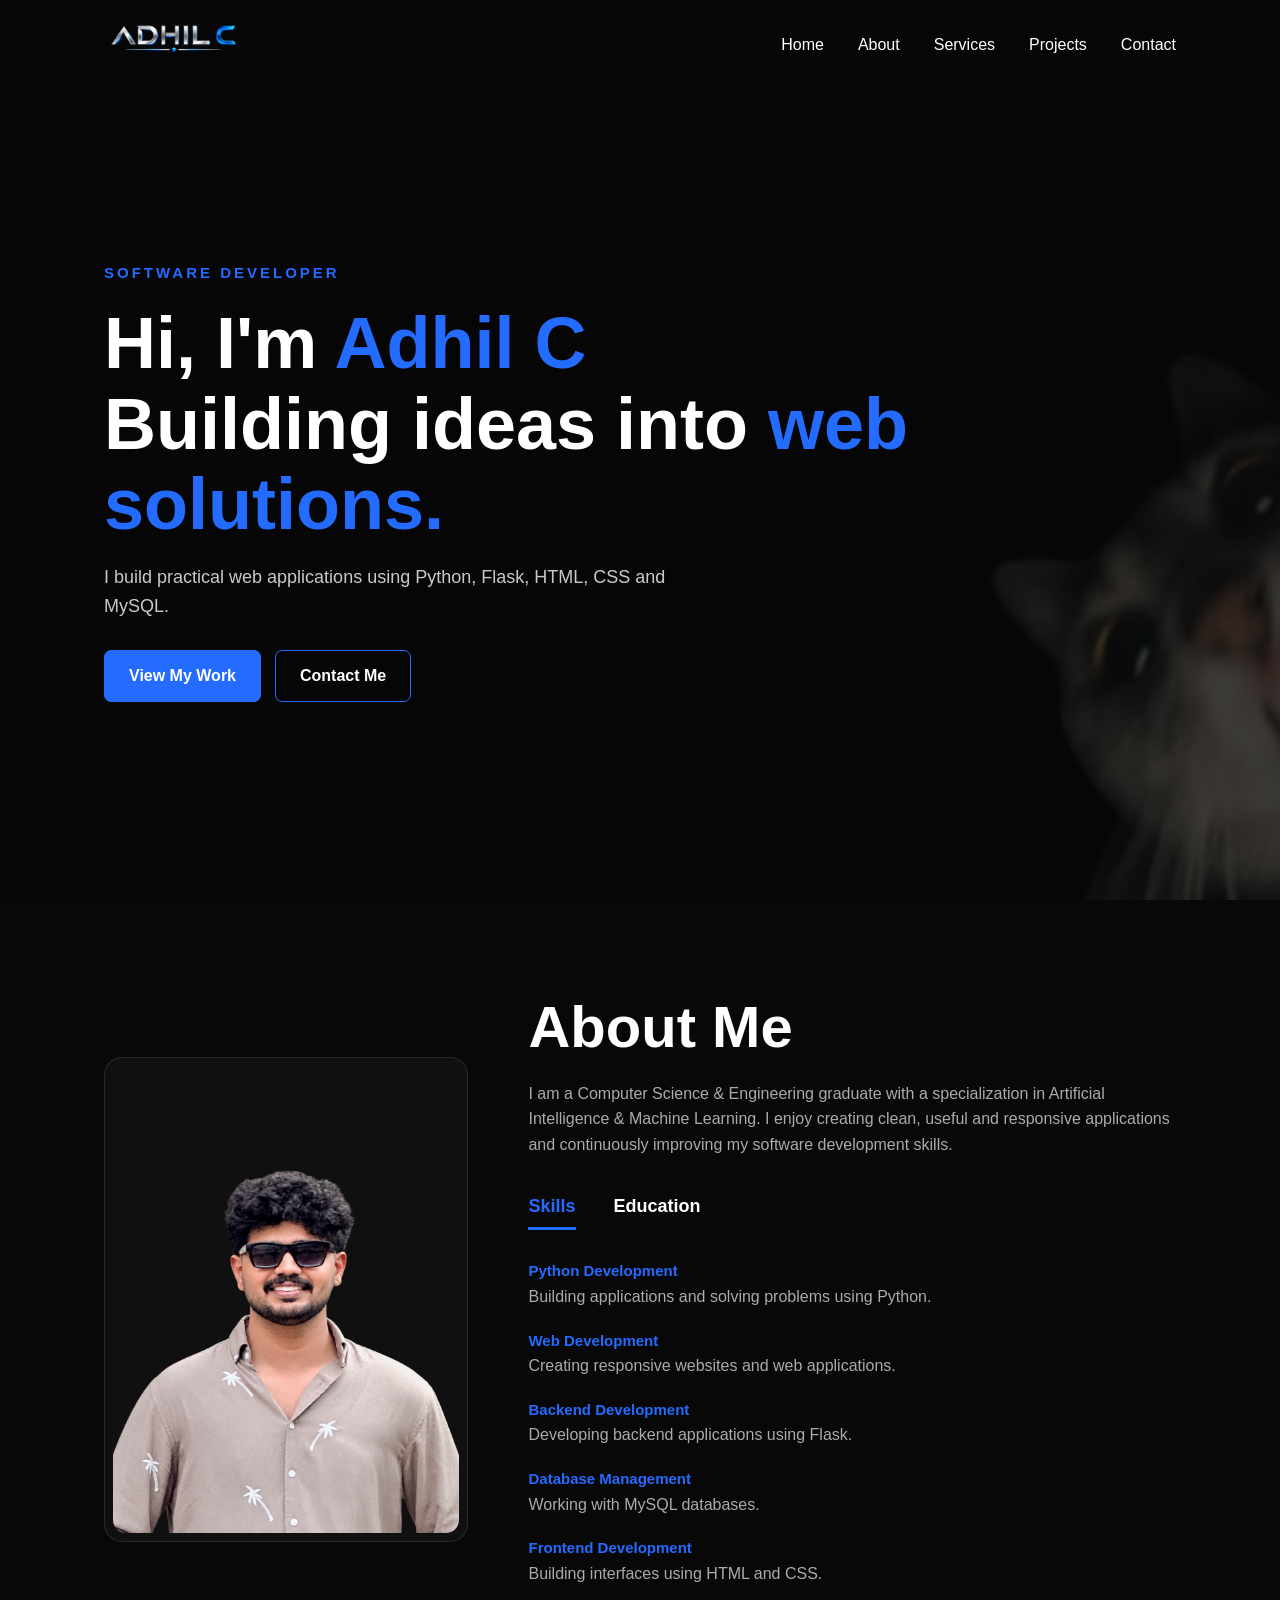
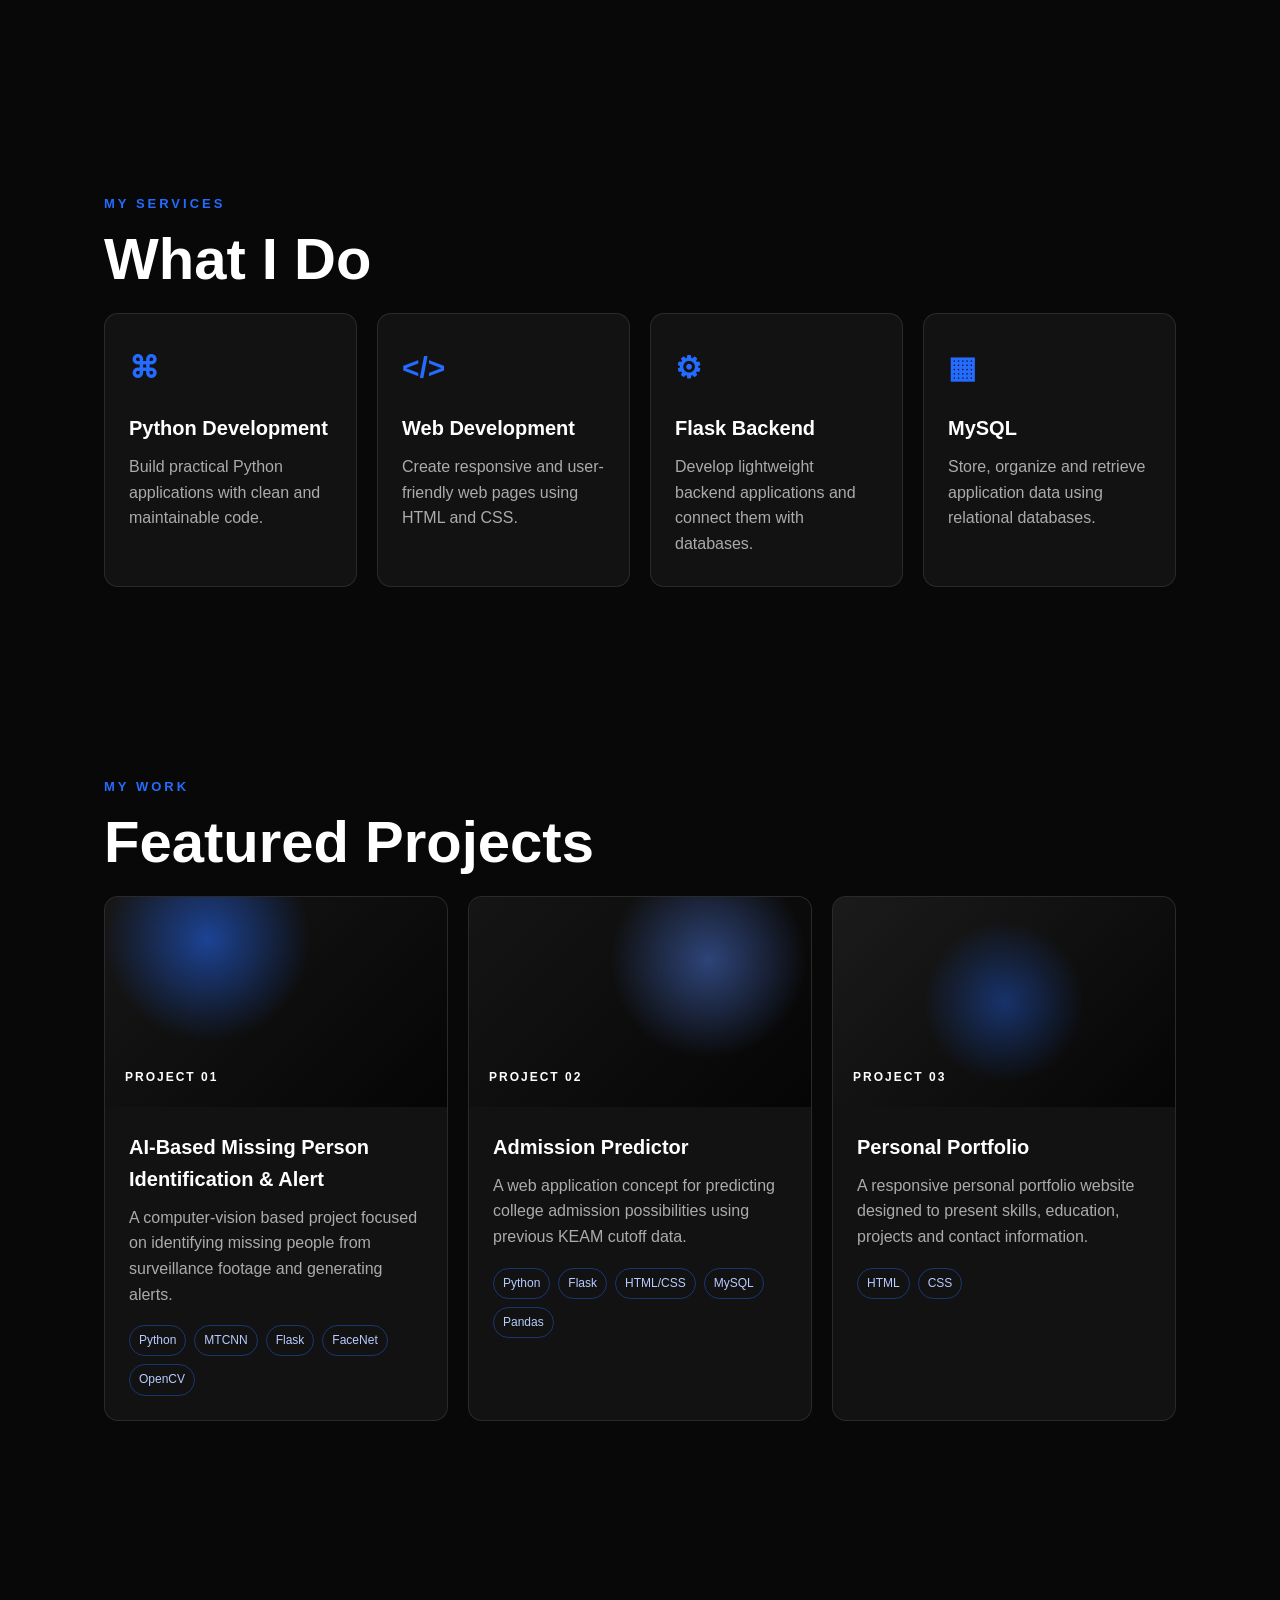
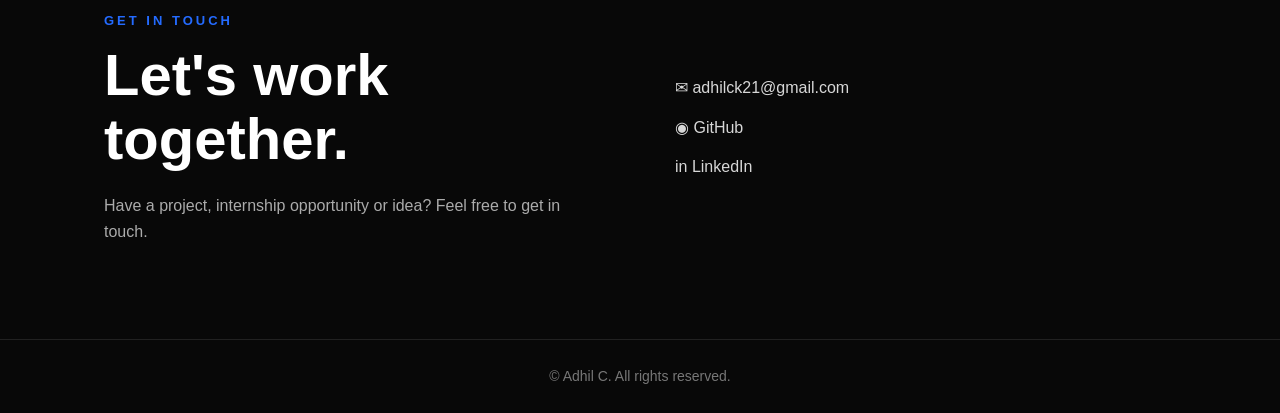
==== portfolio.html @ a2644de7 "portfolio completed" ====
<!DOCTYPE html>
<html lang="en">
<head>
    <meta charset="UTF-8">
    <meta name="viewport" content="width=device-width, initial-scale=1.0">
    <meta name="description" content="Adhil C - Software Developer Portfolio">
    <title>Adhil C | Software Developer</title>
    <link rel="stylesheet" href="style.css">
</head>
<body>

<header id="home">
    <div class="container">
        <nav>
            <a href="#home" class="brand"><img src="images/logo.png" class="logo"></a>
            <ul class="nav-links">
                <li><a href="#home">Home</a></li>
                <li><a href="#about">About</a></li>
                <li><a href="#services">Services</a></li>
                <li><a href="#projects">Projects</a></li>
                <li><a href="#contact">Contact</a></li>
            </ul>
        </nav>

        <div class="header-text">
            <p>SOFTWARE DEVELOPER</p>
            <h1>Hi, I'm <span>Adhil C</span><br>Building ideas into <span>web solutions.</span></h1>
            <p class="hero-description">
                I build practical web applications using Python, Flask, HTML, CSS and MySQL.
            </p>
            <div class="hero-buttons">
                <a href="#projects" class="btn">View My Work</a>
                <a href="#contact" class="btn btn-outline">Contact Me</a>
            </div>
        </div>
    </div>
</header>

<section id="about">
    <div class="container">
        <div class="row">
            <div class="about-col-1">
                <div class="image-card">
                    <img src="images/user.png" alt="Adhil C profile">
                </div>
            </div>

            <div class="about-col-2">
                <h2 class="sub-title">About Me</h2>
                <p>
                    I am a Computer Science & Engineering graduate with a specialization in
                    Artificial Intelligence & Machine Learning. I enjoy creating clean,
                    useful and responsive applications and continuously improving my
                    software development skills.
                </p>

                <div class="tab-titles">
                    <a class="tab-links active" href="#skills">Skills</a>
                    <a class="tab-links" href="#education">Education</a>
                </div>

                <div class="tab-content" id="skills">
                    <ul>
                        <li><span>Python Development</span><br>Building applications and solving problems using Python.</li>
                        <li><span>Web Development</span><br>Creating responsive websites and web applications.</li>
                        <li><span>Backend Development</span><br>Developing backend applications using Flask.</li>
                        <li><span>Database Management</span><br>Working with MySQL databases.</li>
                        <li><span>Frontend Development</span><br>Building interfaces using HTML and CSS.</li>
                    </ul>
                </div>

                <div class="tab-content" id="education">
                    <ul>
                        <li>
                            <span>B.Tech in Computer Science & Engineering</span><br>
                            Specialization: Artificial Intelligence & Machine Learning
                        </li>
                    </ul>
                </div>
            </div>
        </div>
    </div>
</section>

<section id="services">
    <div class="container">
        <p class="eyebrow">MY SERVICES</p>
        <h2 class="sub-title">What I Do</h2>
        <div class="services-grid">
            <article class="service-card">
                <div class="icon">⌘</div>
                <h3>Python Development</h3>
                <p>Build practical Python applications with clean and maintainable code.</p>
            </article>
            <article class="service-card">
                <div class="icon">&lt;/&gt;</div>
                <h3>Web Development</h3>
                <p>Create responsive and user-friendly web pages using HTML and CSS.</p>
            </article>
            <article class="service-card">
                <div class="icon">⚙</div>
                <h3>Flask Backend</h3>
                <p>Develop lightweight backend applications and connect them with databases.</p>
            </article>
            <article class="service-card">
                <div class="icon">▦</div>
                <h3>MySQL</h3>
                <p>Store, organize and retrieve application data using relational databases.</p>
            </article>
        </div>
    </div>
</section>

<section id="projects">
    <div class="container">
        <p class="eyebrow">MY WORK</p>
        <h2 class="sub-title">Featured Projects</h2>

        <div class="projects-grid">
            <article class="project-card">
                <div class="project-image project-one"><span>PROJECT 01</span></div>
                <div class="project-info">
                    <h3>AI-Based Missing Person Identification & Alert</h3>
                    <p>A computer-vision based project focused on identifying missing people from surveillance footage and generating alerts.</p>
                    <div class="tags"><span>Python</span><span>MTCNN</span><span>Flask</span><span>FaceNet</span><span>OpenCV</span></div>
                </div>
            </article>

            <article class="project-card">
                <div class="project-image project-two"><span>PROJECT 02</span></div>
                <div class="project-info">
                    <h3>Admission Predictor</h3>
                    <p>A web application concept for predicting college admission possibilities using previous KEAM cutoff data.</p>
                    <div class="tags"><span>Python</span><span>Flask</span><span>HTML/CSS</span><span>MySQL</span><span>Pandas</span></div>
                </div>
            </article>

            <article class="project-card">
                <div class="project-image project-three"><span>PROJECT 03</span></div>
                <div class="project-info">
                    <h3>Personal Portfolio</h3>
                    <p>A responsive personal portfolio website designed to present skills, education, projects and contact information.</p>
                    <div class="tags"><span>HTML</span><span>CSS</span></div>
                </div>
            </article>
        </div>
    </div>
</section>

<section id="contact">
    <div class="container">
        <div class="contact-grid">
            <div>
                <p class="eyebrow">GET IN TOUCH</p>
                <h2 class="sub-title">Let's work together.</h2>
                <p class="contact-text">Have a project, internship opportunity or idea? Feel free to get in touch.</p>
            </div>

            <div class="contact-details">
                <a href="mailto:adhilck21@gmail.com">✉ adhilck21@gmail.com</a>
                <a href="https://github.com/adhilck21" target="_blank" rel="noopener">◉ GitHub</a>
                <a href="https://www.linkedin.com/in/adhil-c-7b31b5393/" target="_blank" rel="noopener">in LinkedIn</a>
            </div>
        </div>
    </div>
</section>

<footer>
    <p>© Adhil C. All rights reserved.</p>
</footer>

</body>
</html>
---- style.css ----
* {
    margin: 0;
    padding: 0;
    box-sizing: border-box;
    font-family: Arial, Helvetica, sans-serif;
}

:root {
    --bg: #080808;
    --card: #121212;
    --text: #ffffff;
    --muted: #ababab;
    --accent: #246bff;
    --accent-light: #5b8cff;
    --border: rgba(255,255,255,0.10);
}

html { scroll-behavior: smooth; }

body {
    background:
        linear-gradient(rgba(8, 8, 8, 0.78), rgba(8, 8, 8, 0.78)),
        url("images/background.jpg");
    background-size: cover;
    background-position: center;
    background-attachment: fixed;
    background-repeat: no-repeat;
    background-color: var(--bg);
    color: var(--text);
    line-height: 1.6;
}

a { color: inherit; text-decoration: none; }

.container {
    width: 100%;
    max-width: 1200px;
    margin: auto;
    padding: 0 5%;
}
.logo{
    width: 140px;
    height: 100px;

}
#home {
    min-height: 100vh;
    background: transparent;
}

nav {
    height: 90px;
    display: flex;
    align-items: center;
    justify-content: space-between;
}

.brand {
    font-size: 28px;
    font-weight: 800;
    letter-spacing: 1px;
}

.brand span,
.header-text h1 span,
.tab-content li span,
.eyebrow {
    color: var(--accent);
}

.nav-links {
    display: flex;
    gap: 34px;
    list-style: none;
}

.nav-links a {
    font-size: 16px;
    position: relative;
}

.nav-links a::after {
    content: "";
    position: absolute;
    left: 0;
    bottom: -7px;
    width: 0;
    height: 2px;
    background: var(--accent);
    transition: .3s;
}

.nav-links a:hover::after { width: 100%; }

.header-text {
    padding-top: 19vh;
    max-width: 850px;
}

.header-text > p:first-child {
    color: var(--accent);
    font-weight: 700;
    letter-spacing: 3px;
    font-size: 15px;
}

.header-text h1 {
    font-size: clamp(42px, 6vw, 72px);
    line-height: 1.12;
    margin: 18px 0;
}

.hero-description {
    max-width: 620px;
    color: #c9c9c9;
    font-size: 18px;
}

.hero-buttons {
    display: flex;
    gap: 14px;
    margin-top: 30px;
}

.btn {
    display: inline-block;
    padding: 12px 24px;
    border-radius: 7px;
    border: 1px solid var(--accent);
    background: var(--accent);
    color: #fff;
    font-weight: 700;
    transition: .3s;
}

.btn:hover {
    transform: translateY(-2px);
    background: var(--accent-light);
}

.btn-outline { background: transparent; }

section { padding: 95px 0; }

.row {
    display: flex;
    justify-content: space-between;
    align-items: center;
    gap: 60px;
}

.about-col-1 {
    flex: 0 0 34%;
}

.image-card {
    padding: 8px;
    border: 1px solid var(--border);
    border-radius: 18px;
    background: #101010;
}

.about-col-1 img {
    display: block;
    width: 100%;
    border-radius: 13px;
}

.about-col-2 { flex: 1; }

.sub-title {
    font-size: clamp(38px, 5vw, 58px);
    line-height: 1.1;
    margin-bottom: 22px;
}

.about-col-2 > p,
.service-card p,
.project-info p,
.contact-text {
    color: var(--muted);
}

.tab-titles {
    display: flex;
    gap: 38px;
    margin: 34px 0 28px;
}

.tab-links {
    font-size: 18px;
    font-weight: 700;
    padding-bottom: 7px;
    border-bottom: 3px solid transparent;
}

.tab-links:hover,
.tab-links.active {
    color: var(--accent);
    border-color: var(--accent);
}

/* CSS-only tabs */
.tab-content {
    display: none;
}

#skills {
    display: block;
}

#skills:target,
#education:target {
    display: block;
}

#skills:target ~ #education {
    display: none;
}

#education:target {
    display: block;
}

.tab-content ul { list-style: none; }

.tab-content li {
    margin: 18px 0;
    color: var(--muted);
}

.tab-content li span {
    font-size: 15px;
    font-weight: 700;
}

.eyebrow {
    font-size: 13px;
    font-weight: 800;
    letter-spacing: 3px;
    margin-bottom: 12px;
}

.services-grid {
    display: grid;
    grid-template-columns: repeat(4, 1fr);
    gap: 20px;
}

.service-card {
    background: var(--card);
    border: 1px solid var(--border);
    padding: 30px 24px;
    border-radius: 14px;
    transition: .3s;
}

.service-card:hover {
    transform: translateY(-7px);
    border-color: rgba(36,107,255,.6);
}

.icon {
    color: var(--accent);
    font-size: 30px;
    font-weight: 800;
    margin-bottom: 20px;
}

.service-card h3,
.project-info h3 {
    margin-bottom: 10px;
    font-size: 20px;
}

.projects-grid {
    display: grid;
    grid-template-columns: repeat(3, 1fr);
    gap: 20px;
}

.project-card {
    overflow: hidden;
    border-radius: 14px;
    background: var(--card);
    border: 1px solid var(--border);
}

.project-image {
    height: 210px;
    display: flex;
    align-items: flex-end;
    padding: 20px;
    background: radial-gradient(circle at 30% 20%, rgba(36,107,255,.55), transparent 35%), linear-gradient(135deg, #171717, #050505);
}

.project-two {
    background: radial-gradient(circle at 70% 30%, rgba(87,137,255,.45), transparent 35%), linear-gradient(135deg, #151515, #050505);
}

.project-three {
    background: radial-gradient(circle at 50% 50%, rgba(36,107,255,.38), transparent 40%), linear-gradient(135deg, #1b1b1b, #050505);
}

.project-image span {
    font-size: 12px;
    letter-spacing: 2px;
    font-weight: 800;
}

.project-info { padding: 24px; }

.tags {
    display: flex;
    flex-wrap: wrap;
    gap: 8px;
    margin-top: 18px;
}

.tags span {
    border: 1px solid rgba(36,107,255,.4);
    color: #b9ccff;
    padding: 5px 9px;
    border-radius: 20px;
    font-size: 12px;
}

.contact-grid {
    display: grid;
    grid-template-columns: 1fr 1fr;
    gap: 70px;
    align-items: center;
}

.contact-details {
    display: grid;
    gap: 14px;
}

.contact-details a { color: #d7d7d7; }

.contact-details a:hover { color: var(--accent); }

footer {
    border-top: 1px solid var(--border);
    padding: 25px 5%;
    text-align: center;
    color: #777;
    font-size: 14px;
}

@media (max-width: 900px) {
    .services-grid { grid-template-columns: repeat(2, 1fr); }
    .portfolio-grid { grid-template-columns: 1fr; }

    .row {
        gap: 40px;
        flex-wrap: wrap;
    }

    .about-col-1 {
        flex-basis: 100%;
        max-width: 420px;
        margin: auto;
    }

    .about-col-2 { flex-basis: 100%; }
}

@media (max-width: 700px) {
    .container { padding: 0 6%; }

    nav {
        height: auto;
        padding: 20px 0;
        align-items: flex-start;
    }

    .nav-links {
        gap: 12px;
        flex-wrap: wrap;
        justify-content: flex-end;
    }

    .nav-links a { font-size: 14px; }

    .header-text {
        padding-top: 14vh;
    }

    .header-text h1 { font-size: 43px; }

    .hero-buttons { flex-wrap: wrap; }

    section { padding: 70px 0; }

    .services-grid,
    .contact-grid {
        grid-template-columns: 1fr;
    }

    .tab-titles { gap: 25px; }
}
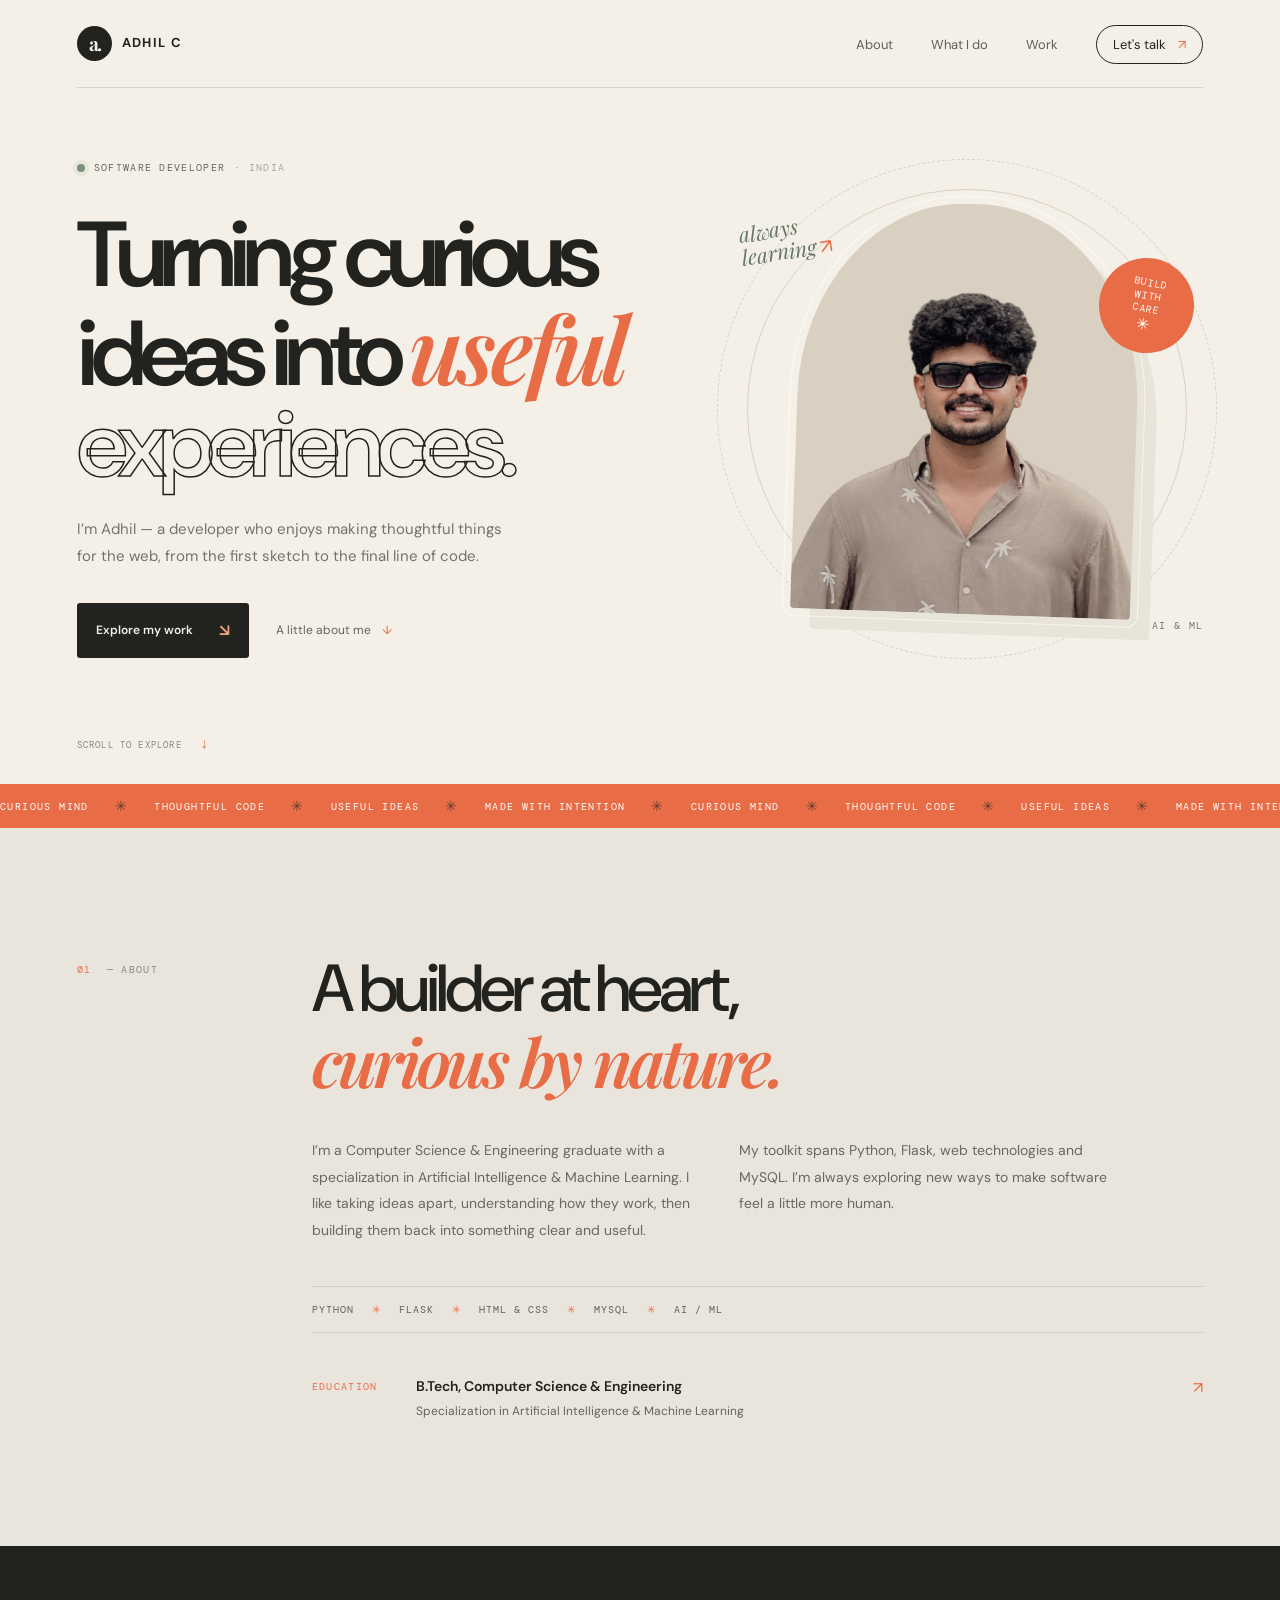
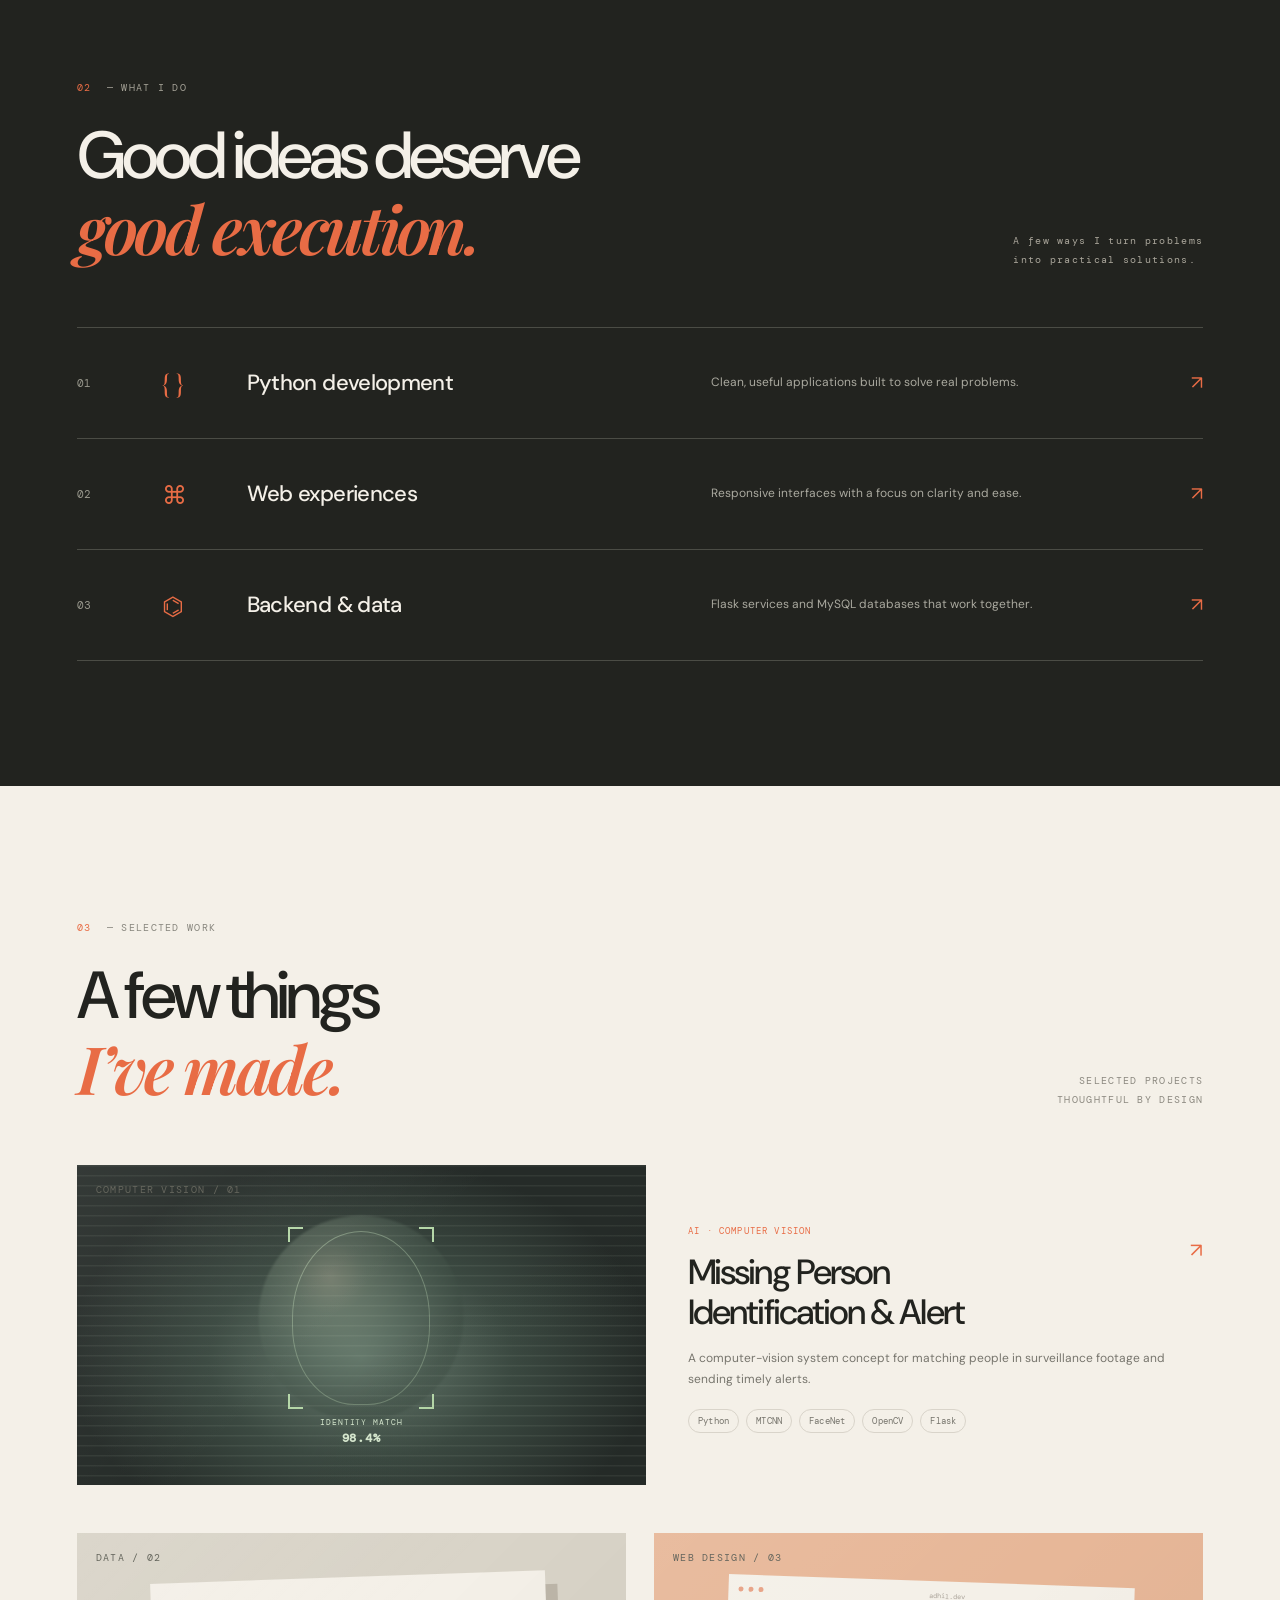
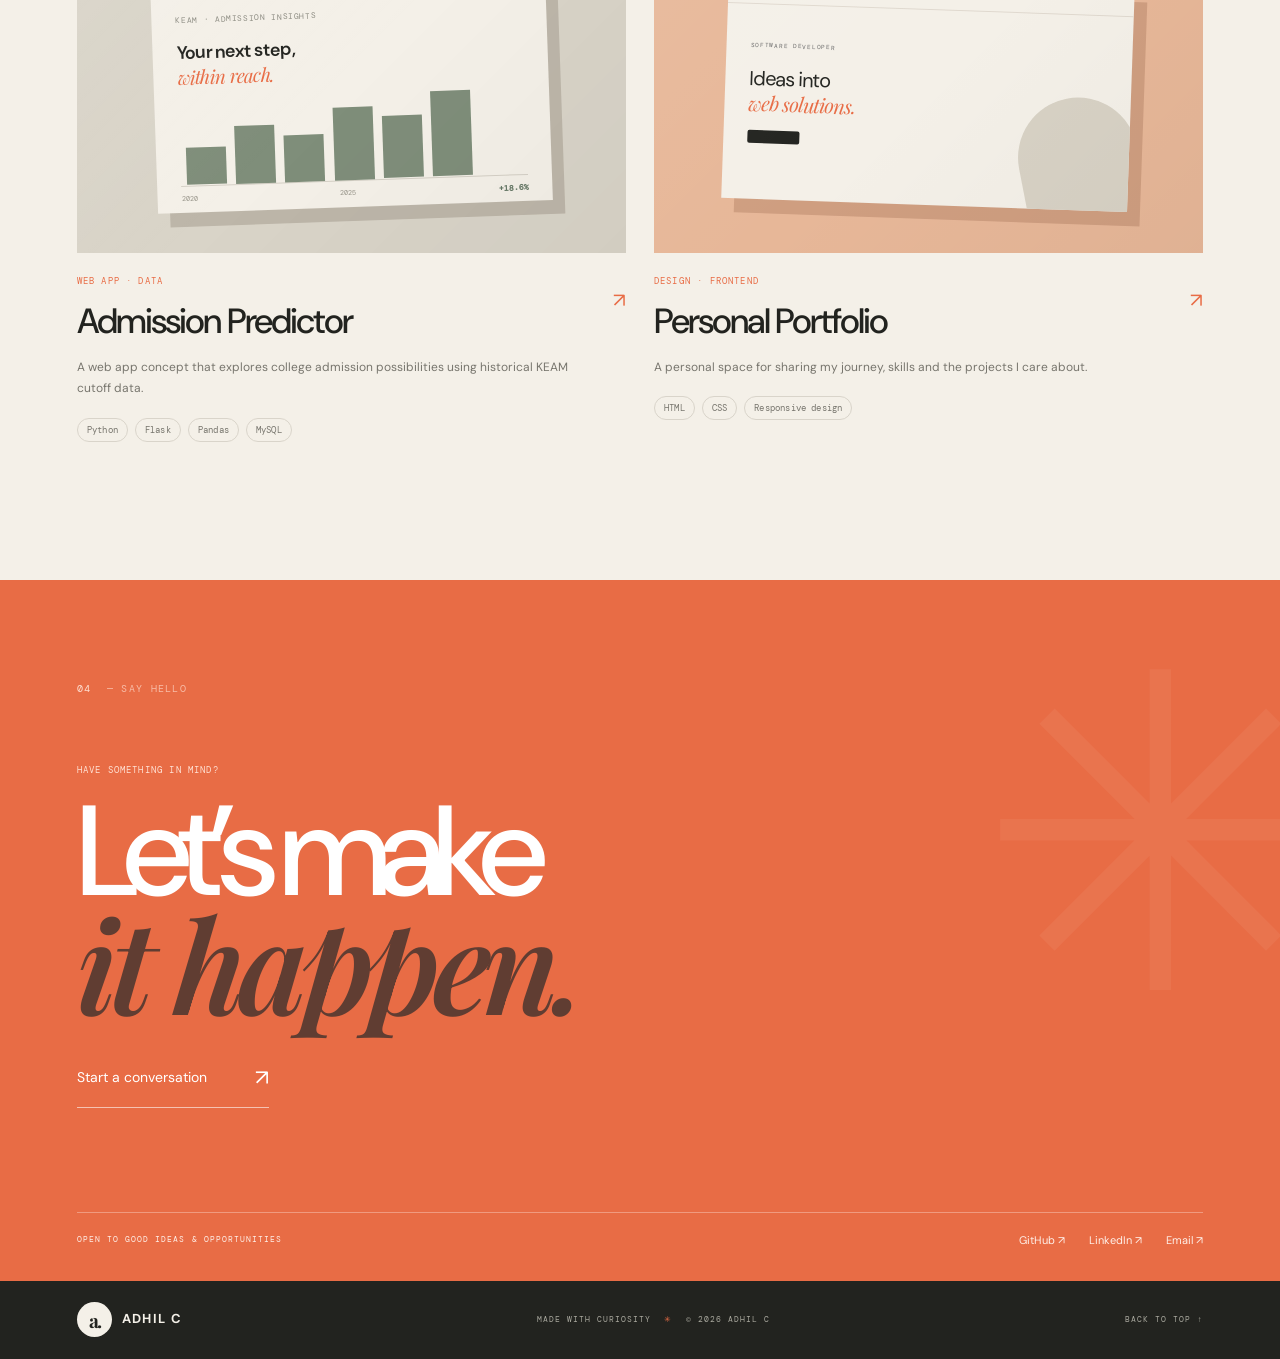
==== commit d4f3f6ed: "Redesign portfolio homepage" ====
--- a/portfolio.html
+++ b/portfolio.html
@@ -3,171 +3,102 @@
 <head>
     <meta charset="UTF-8">
     <meta name="viewport" content="width=device-width, initial-scale=1.0">
-    <meta name="description" content="Adhil C - Software Developer Portfolio">
-    <title>Adhil C | Software Developer</title>
+    <meta name="description" content="Adhil C — software developer building thoughtful web experiences and useful applications.">
+    <meta name="theme-color" content="#f4f0e8">
+    <title>Adhil C — Developer &amp; Creative Thinker</title>
+    <link rel="preconnect" href="https://fonts.googleapis.com">
+    <link rel="preconnect" href="https://fonts.gstatic.com" crossorigin>
+    <link href="https://fonts.googleapis.com/css2?family=DM+Mono:wght@400;500&family=DM+Sans:wght@400;500;600;700&family=Playfair+Display:ital,wght@0,600;0,700;1,600;1,700&display=swap" rel="stylesheet">
     <link rel="stylesheet" href="style.css">
 </head>
 <body>
-
+<div class="scroll-progress" aria-hidden="true"></div>
 <header id="home">
-    <div class="container">
-        <nav>
-            <a href="#home" class="brand"><img src="images/logo.png" class="logo"></a>
-            <ul class="nav-links">
-                <li><a href="#home">Home</a></li>
-                <li><a href="#about">About</a></li>
-                <li><a href="#services">Services</a></li>
-                <li><a href="#projects">Projects</a></li>
-                <li><a href="#contact">Contact</a></li>
-            </ul>
-        </nav>
-
-        <div class="header-text">
-            <p>SOFTWARE DEVELOPER</p>
-            <h1>Hi, I'm <span>Adhil C</span><br>Building ideas into <span>web solutions.</span></h1>
-            <p class="hero-description">
-                I build practical web applications using Python, Flask, HTML, CSS and MySQL.
-            </p>
-            <div class="hero-buttons">
-                <a href="#projects" class="btn">View My Work</a>
-                <a href="#contact" class="btn btn-outline">Contact Me</a>
-            </div>
+    <nav class="container nav-bar" aria-label="Main navigation">
+        <a class="brand" href="#home" aria-label="Adhil C, home"><span class="brand-mark">a.</span><span>adhil c</span></a>
+        <button class="menu-toggle" aria-expanded="false" aria-controls="nav-links" aria-label="Open menu"><span></span><span></span></button>
+        <ul class="nav-links" id="nav-links">
+            <li><a href="#about">About</a></li><li><a href="#services">What I do</a></li><li><a href="#projects">Work</a></li><li><a class="nav-contact" href="#contact">Let's talk <span>↗</span></a></li>
+        </ul>
+    </nav>
+    <div class="container hero">
+        <div class="hero-copy">
+            <p class="eyebrow reveal"><span class="status-dot"></span> SOFTWARE DEVELOPER <span class="hero-location">· INDIA</span></p>
+            <h1 class="reveal delay-1">Turning curious<br>ideas into <em>useful</em><br><span class="outlined">experiences.</span></h1>
+            <p class="hero-description reveal delay-2">I’m Adhil — a developer who enjoys making thoughtful things for the web, from the first sketch to the final line of code.</p>
+            <div class="hero-actions reveal delay-3"><a class="button button-dark" href="#projects">Explore my work <span>↘</span></a><a class="text-link" href="#about">A little about me <span>↓</span></a></div>
         </div>
+        <div class="hero-art" aria-label="Portrait of Adhil C">
+            <div class="art-orbit orbit-one"></div><div class="art-orbit orbit-two"></div>
+            <div class="portrait-wrap"><img src="images/user.png" alt="Adhil C" class="portrait"></div>
+            <div class="scribble scribble-top">always<br>learning <span>↗</span></div>
+            <div class="art-sticker">BUILD<br>WITH<br>CARE <span>✳</span></div>
+            <div class="art-caption">CS ENGINEER <span>·</span> AI &amp; ML</div>
+        </div>
+        <a class="scroll-cue" href="#about" aria-label="Scroll to about">SCROLL TO EXPLORE <span>↓</span></a>
     </div>
 </header>
 
-<section id="about">
-    <div class="container">
-        <div class="row">
-            <div class="about-col-1">
-                <div class="image-card">
-                    <img src="images/user.png" alt="Adhil C profile">
-                </div>
-            </div>
-
-            <div class="about-col-2">
-                <h2 class="sub-title">About Me</h2>
-                <p>
-                    I am a Computer Science & Engineering graduate with a specialization in
-                    Artificial Intelligence & Machine Learning. I enjoy creating clean,
-                    useful and responsive applications and continuously improving my
-                    software development skills.
-                </p>
-
-                <div class="tab-titles">
-                    <a class="tab-links active" href="#skills">Skills</a>
-                    <a class="tab-links" href="#education">Education</a>
-                </div>
-
-                <div class="tab-content" id="skills">
-                    <ul>
-                        <li><span>Python Development</span><br>Building applications and solving problems using Python.</li>
-                        <li><span>Web Development</span><br>Creating responsive websites and web applications.</li>
-                        <li><span>Backend Development</span><br>Developing backend applications using Flask.</li>
-                        <li><span>Database Management</span><br>Working with MySQL databases.</li>
-                        <li><span>Frontend Development</span><br>Building interfaces using HTML and CSS.</li>
-                    </ul>
-                </div>
-
-                <div class="tab-content" id="education">
-                    <ul>
-                        <li>
-                            <span>B.Tech in Computer Science & Engineering</span><br>
-                            Specialization: Artificial Intelligence & Machine Learning
-                        </li>
-                    </ul>
-                </div>
+<main>
+    <div class="ticker" aria-label="Curious mind, thoughtful code, useful ideas"><div class="ticker-track"><span>CURIOUS MIND</span><i>✳</i><span>THOUGHTFUL CODE</span><i>✳</i><span>USEFUL IDEAS</span><i>✳</i><span>MADE WITH INTENTION</span><i>✳</i><span>CURIOUS MIND</span><i>✳</i><span>THOUGHTFUL CODE</span><i>✳</i><span>USEFUL IDEAS</span><i>✳</i><span>MADE WITH INTENTION</span><i>✳</i></div></div>
+    <section id="about" class="section about-section">
+        <div class="container about-layout">
+            <div class="section-index reveal">01 <span>— ABOUT</span></div>
+            <div class="about-main">
+                <h2 class="section-heading reveal">A builder at heart,<br><em>curious by nature.</em></h2>
+                <div class="about-columns reveal delay-1"><p>I’m a Computer Science &amp; Engineering graduate with a specialization in Artificial Intelligence &amp; Machine Learning. I like taking ideas apart, understanding how they work, then building them back into something clear and useful.</p><p>My toolkit spans Python, Flask, web technologies and MySQL. I’m always exploring new ways to make software feel a little more human.</p></div>
+                <div class="skills-strip reveal delay-2"><span>PYTHON</span><i>✳</i><span>FLASK</span><i>✳</i><span>HTML &amp; CSS</span><i>✳</i><span>MYSQL</span><i>✳</i><span>AI / ML</span></div>
+                <div class="education reveal delay-3"><span class="edu-label">EDUCATION</span><div><strong>B.Tech, Computer Science &amp; Engineering</strong><span>Specialization in Artificial Intelligence &amp; Machine Learning</span></div><span class="edu-icon">↗</span></div>
             </div>
         </div>
-    </div>
-</section>
+    </section>
 
-<section id="services">
-    <div class="container">
-        <p class="eyebrow">MY SERVICES</p>
-        <h2 class="sub-title">What I Do</h2>
-        <div class="services-grid">
-            <article class="service-card">
-                <div class="icon">⌘</div>
-                <h3>Python Development</h3>
-                <p>Build practical Python applications with clean and maintainable code.</p>
-            </article>
-            <article class="service-card">
-                <div class="icon">&lt;/&gt;</div>
-                <h3>Web Development</h3>
-                <p>Create responsive and user-friendly web pages using HTML and CSS.</p>
-            </article>
-            <article class="service-card">
-                <div class="icon">⚙</div>
-                <h3>Flask Backend</h3>
-                <p>Develop lightweight backend applications and connect them with databases.</p>
-            </article>
-            <article class="service-card">
-                <div class="icon">▦</div>
-                <h3>MySQL</h3>
-                <p>Store, organize and retrieve application data using relational databases.</p>
-            </article>
-        </div>
-    </div>
-</section>
-
-<section id="projects">
-    <div class="container">
-        <p class="eyebrow">MY WORK</p>
-        <h2 class="sub-title">Featured Projects</h2>
-
-        <div class="projects-grid">
-            <article class="project-card">
-                <div class="project-image project-one"><span>PROJECT 01</span></div>
-                <div class="project-info">
-                    <h3>AI-Based Missing Person Identification & Alert</h3>
-                    <p>A computer-vision based project focused on identifying missing people from surveillance footage and generating alerts.</p>
-                    <div class="tags"><span>Python</span><span>MTCNN</span><span>Flask</span><span>FaceNet</span><span>OpenCV</span></div>
-                </div>
-            </article>
-
-            <article class="project-card">
-                <div class="project-image project-two"><span>PROJECT 02</span></div>
-                <div class="project-info">
-                    <h3>Admission Predictor</h3>
-                    <p>A web application concept for predicting college admission possibilities using previous KEAM cutoff data.</p>
-                    <div class="tags"><span>Python</span><span>Flask</span><span>HTML/CSS</span><span>MySQL</span><span>Pandas</span></div>
-                </div>
-            </article>
-
-            <article class="project-card">
-                <div class="project-image project-three"><span>PROJECT 03</span></div>
-                <div class="project-info">
-                    <h3>Personal Portfolio</h3>
-                    <p>A responsive personal portfolio website designed to present skills, education, projects and contact information.</p>
-                    <div class="tags"><span>HTML</span><span>CSS</span></div>
-                </div>
-            </article>
-        </div>
-    </div>
-</section>
-
-<section id="contact">
-    <div class="container">
-        <div class="contact-grid">
-            <div>
-                <p class="eyebrow">GET IN TOUCH</p>
-                <h2 class="sub-title">Let's work together.</h2>
-                <p class="contact-text">Have a project, internship opportunity or idea? Feel free to get in touch.</p>
-            </div>
-
-            <div class="contact-details">
-                <a href="mailto:adhilck21@gmail.com">✉ adhilck21@gmail.com</a>
-                <a href="https://github.com/adhilck21" target="_blank" rel="noopener">◉ GitHub</a>
-                <a href="https://www.linkedin.com/in/adhil-c-7b31b5393/" target="_blank" rel="noopener">in LinkedIn</a>
+    <section id="services" class="section services-section">
+        <div class="container"><div class="section-top"><div><div class="section-index reveal">02 <span>— WHAT I DO</span></div><h2 class="section-heading reveal delay-1">Good ideas deserve<br><em>good execution.</em></h2></div><p class="section-aside reveal delay-2">A few ways I turn problems<br>into practical solutions.</p></div>
+            <div class="services-list">
+                <article class="service-row reveal"><span class="service-num">01</span><span class="service-symbol">{ }</span><h3>Python development</h3><p>Clean, useful applications built to solve real problems.</p><span class="row-arrow">↗</span></article>
+                <article class="service-row reveal"><span class="service-num">02</span><span class="service-symbol">⌘</span><h3>Web experiences</h3><p>Responsive interfaces with a focus on clarity and ease.</p><span class="row-arrow">↗</span></article>
+                <article class="service-row reveal"><span class="service-num">03</span><span class="service-symbol">⌬</span><h3>Backend &amp; data</h3><p>Flask services and MySQL databases that work together.</p><span class="row-arrow">↗</span></article>
             </div>
         </div>
-    </div>
-</section>
+    </section>
 
-<footer>
-    <p>© Adhil C. All rights reserved.</p>
-</footer>
+    <section id="projects" class="section work-section">
+        <div class="container"><div class="work-heading"><div><div class="section-index reveal">03 <span>— SELECTED WORK</span></div><h2 class="section-heading reveal delay-1">A few things<br><em>I’ve made.</em></h2></div><span class="work-count reveal delay-2">SELECTED PROJECTS<br>THOUGHTFUL BY DESIGN</span></div>
+            <div class="projects-grid">
+                <article class="project-card project-feature reveal"><div class="project-visual visual-ai"><span class="visual-label">COMPUTER VISION / 01</span><div class="scan-frame"><span></span><span></span><span></span><span></span><b>IDENTITY MATCH<br><strong>98.4%</strong></b></div><div class="visual-orb"></div><div class="visual-lines"></div></div><div class="project-info"><div><span class="project-type">AI · COMPUTER VISION</span><h3>Missing Person<br>Identification &amp; Alert</h3></div><span class="project-arrow">↗</span><p>A computer-vision system concept for matching people in surveillance footage and sending timely alerts.</p><div class="tags"><span>Python</span><span>MTCNN</span><span>FaceNet</span><span>OpenCV</span><span>Flask</span></div></div></article>
+                <article class="project-card reveal delay-1"><div class="project-visual visual-admission"><span class="visual-label">DATA / 02</span><div class="admission-ui"><span>KEAM · ADMISSION INSIGHTS</span><div class="chart-title">Your next step,<br><em>within reach.</em></div><div class="chart"><i style="--h:42%"></i><i style="--h:65%"></i><i style="--h:53%"></i><i style="--h:82%"></i><i style="--h:70%"></i><i style="--h:96%"></i></div><div class="chart-foot"><span>2020</span><span>2025</span><b>+18.6%</b></div></div></div><div class="project-info"><div><span class="project-type">WEB APP · DATA</span><h3>Admission Predictor</h3></div><span class="project-arrow">↗</span><p>A web app concept that explores college admission possibilities using historical KEAM cutoff data.</p><div class="tags"><span>Python</span><span>Flask</span><span>Pandas</span><span>MySQL</span></div></div></article>
+                <article class="project-card reveal delay-2"><div class="project-visual visual-portfolio"><span class="visual-label">WEB DESIGN / 03</span><div class="browser-card"><div class="browser-dots"><i></i><i></i><i></i><span>adhil.dev</span></div><div class="browser-content"><small>SOFTWARE DEVELOPER</small><b>Ideas into<br><em>web solutions.</em></b><span class="browser-pill"></span></div><div class="browser-shape"></div></div></div><div class="project-info"><div><span class="project-type">DESIGN · FRONTEND</span><h3>Personal Portfolio</h3></div><span class="project-arrow">↗</span><p>A personal space for sharing my journey, skills and the projects I care about.</p><div class="tags"><span>HTML</span><span>CSS</span><span>Responsive design</span></div></div></article>
+            </div>
+        </div>
+    </section>
 
+    <section id="contact" class="contact-section">
+        <div class="container contact-inner"><div class="section-index reveal">04 <span>— SAY HELLO</span></div><p class="eyebrow reveal delay-1">HAVE SOMETHING IN MIND?</p><h2 class="contact-heading reveal delay-2">Let’s make<br><em>it happen.</em></h2><a class="contact-cta reveal delay-3" href="mailto:adhilck21@gmail.com">Start a conversation <span>↗</span></a><div class="contact-bottom reveal"><span>OPEN TO GOOD IDEAS &amp; OPPORTUNITIES</span><div class="social-links"><a href="https://github.com/adhilck21" target="_blank" rel="noopener noreferrer">GitHub ↗</a><a href="https://www.linkedin.com/in/adhil-c-7b31b5393/" target="_blank" rel="noopener noreferrer">LinkedIn ↗</a><a href="mailto:adhilck21@gmail.com">Email ↗</a></div></div></div>
+    </section>
+</main>
+<footer><div class="container footer-inner"><a class="brand" href="#home"><span class="brand-mark">a.</span><span>adhil c</span></a><span>MADE WITH CURIOSITY <i>✳</i> © 2026 ADHIL C</span><a href="#home">BACK TO TOP ↑</a></div></footer>
+<script>
+    const menuButton = document.querySelector('.menu-toggle');
+    const nav = document.querySelector('.nav-links');
+    menuButton.addEventListener('click', () => {
+        const open = menuButton.getAttribute('aria-expanded') === 'true';
+        menuButton.setAttribute('aria-expanded', String(!open));
+        nav.classList.toggle('is-open', !open);
+    });
+    nav.querySelectorAll('a').forEach(link => link.addEventListener('click', () => {
+        menuButton.setAttribute('aria-expanded', 'false');
+        nav.classList.remove('is-open');
+    }));
+    const observer = new IntersectionObserver(entries => entries.forEach(entry => {
+        if (entry.isIntersecting) { entry.target.classList.add('is-visible'); observer.unobserve(entry.target); }
+    }), { threshold: 0.12 });
+    document.querySelectorAll('.reveal').forEach(el => observer.observe(el));
+    const progress = document.querySelector('.scroll-progress');
+    window.addEventListener('scroll', () => {
+        const range = document.documentElement.scrollHeight - window.innerHeight;
+        progress.style.transform = `scaleX(${range > 0 ? window.scrollY / range : 0})`;
+    }, { passive: true });
+</script>
 </body>
 </html>
--- a/style.css
+++ b/style.css
@@ -1,403 +1,10 @@
-* {
-    margin: 0;
-    padding: 0;
-    box-sizing: border-box;
-    font-family: Arial, Helvetica, sans-serif;
-}
-
-:root {
-    --bg: #080808;
-    --card: #121212;
-    --text: #ffffff;
-    --muted: #ababab;
-    --accent: #246bff;
-    --accent-light: #5b8cff;
-    --border: rgba(255,255,255,0.10);
-}
-
-html { scroll-behavior: smooth; }
-
-body {
-    background:
-        linear-gradient(rgba(8, 8, 8, 0.78), rgba(8, 8, 8, 0.78)),
-        url("images/background.jpg");
-    background-size: cover;
-    background-position: center;
-    background-attachment: fixed;
-    background-repeat: no-repeat;
-    background-color: var(--bg);
-    color: var(--text);
-    line-height: 1.6;
-}
-
-a { color: inherit; text-decoration: none; }
-
-.container {
-    width: 100%;
-    max-width: 1200px;
-    margin: auto;
-    padding: 0 5%;
-}
-.logo{
-    width: 140px;
-    height: 100px;
-
-}
-#home {
-    min-height: 100vh;
-    background: transparent;
-}
-
-nav {
-    height: 90px;
-    display: flex;
-    align-items: center;
-    justify-content: space-between;
-}
-
-.brand {
-    font-size: 28px;
-    font-weight: 800;
-    letter-spacing: 1px;
-}
-
-.brand span,
-.header-text h1 span,
-.tab-content li span,
-.eyebrow {
-    color: var(--accent);
-}
-
-.nav-links {
-    display: flex;
-    gap: 34px;
-    list-style: none;
-}
-
-.nav-links a {
-    font-size: 16px;
-    position: relative;
-}
-
-.nav-links a::after {
-    content: "";
-    position: absolute;
-    left: 0;
-    bottom: -7px;
-    width: 0;
-    height: 2px;
-    background: var(--accent);
-    transition: .3s;
-}
-
-.nav-links a:hover::after { width: 100%; }
-
-.header-text {
-    padding-top: 19vh;
-    max-width: 850px;
-}
-
-.header-text > p:first-child {
-    color: var(--accent);
-    font-weight: 700;
-    letter-spacing: 3px;
-    font-size: 15px;
-}
-
-.header-text h1 {
-    font-size: clamp(42px, 6vw, 72px);
-    line-height: 1.12;
-    margin: 18px 0;
-}
-
-.hero-description {
-    max-width: 620px;
-    color: #c9c9c9;
-    font-size: 18px;
-}
-
-.hero-buttons {
-    display: flex;
-    gap: 14px;
-    margin-top: 30px;
-}
-
-.btn {
-    display: inline-block;
-    padding: 12px 24px;
-    border-radius: 7px;
-    border: 1px solid var(--accent);
-    background: var(--accent);
-    color: #fff;
-    font-weight: 700;
-    transition: .3s;
-}
-
-.btn:hover {
-    transform: translateY(-2px);
-    background: var(--accent-light);
-}
-
-.btn-outline { background: transparent; }
-
-section { padding: 95px 0; }
-
-.row {
-    display: flex;
-    justify-content: space-between;
-    align-items: center;
-    gap: 60px;
-}
-
-.about-col-1 {
-    flex: 0 0 34%;
-}
-
-.image-card {
-    padding: 8px;
-    border: 1px solid var(--border);
-    border-radius: 18px;
-    background: #101010;
-}
-
-.about-col-1 img {
-    display: block;
-    width: 100%;
-    border-radius: 13px;
-}
-
-.about-col-2 { flex: 1; }
-
-.sub-title {
-    font-size: clamp(38px, 5vw, 58px);
-    line-height: 1.1;
-    margin-bottom: 22px;
-}
-
-.about-col-2 > p,
-.service-card p,
-.project-info p,
-.contact-text {
-    color: var(--muted);
-}
-
-.tab-titles {
-    display: flex;
-    gap: 38px;
-    margin: 34px 0 28px;
-}
-
-.tab-links {
-    font-size: 18px;
-    font-weight: 700;
-    padding-bottom: 7px;
-    border-bottom: 3px solid transparent;
-}
-
-.tab-links:hover,
-.tab-links.active {
-    color: var(--accent);
-    border-color: var(--accent);
-}
-
-/* CSS-only tabs */
-.tab-content {
-    display: none;
-}
-
-#skills {
-    display: block;
-}
-
-#skills:target,
-#education:target {
-    display: block;
-}
-
-#skills:target ~ #education {
-    display: none;
-}
-
-#education:target {
-    display: block;
-}
-
-.tab-content ul { list-style: none; }
-
-.tab-content li {
-    margin: 18px 0;
-    color: var(--muted);
-}
-
-.tab-content li span {
-    font-size: 15px;
-    font-weight: 700;
-}
-
-.eyebrow {
-    font-size: 13px;
-    font-weight: 800;
-    letter-spacing: 3px;
-    margin-bottom: 12px;
-}
-
-.services-grid {
-    display: grid;
-    grid-template-columns: repeat(4, 1fr);
-    gap: 20px;
-}
-
-.service-card {
-    background: var(--card);
-    border: 1px solid var(--border);
-    padding: 30px 24px;
-    border-radius: 14px;
-    transition: .3s;
-}
-
-.service-card:hover {
-    transform: translateY(-7px);
-    border-color: rgba(36,107,255,.6);
-}
-
-.icon {
-    color: var(--accent);
-    font-size: 30px;
-    font-weight: 800;
-    margin-bottom: 20px;
-}
-
-.service-card h3,
-.project-info h3 {
-    margin-bottom: 10px;
-    font-size: 20px;
-}
-
-.projects-grid {
-    display: grid;
-    grid-template-columns: repeat(3, 1fr);
-    gap: 20px;
-}
-
-.project-card {
-    overflow: hidden;
-    border-radius: 14px;
-    background: var(--card);
-    border: 1px solid var(--border);
-}
-
-.project-image {
-    height: 210px;
-    display: flex;
-    align-items: flex-end;
-    padding: 20px;
-    background: radial-gradient(circle at 30% 20%, rgba(36,107,255,.55), transparent 35%), linear-gradient(135deg, #171717, #050505);
-}
-
-.project-two {
-    background: radial-gradient(circle at 70% 30%, rgba(87,137,255,.45), transparent 35%), linear-gradient(135deg, #151515, #050505);
-}
-
-.project-three {
-    background: radial-gradient(circle at 50% 50%, rgba(36,107,255,.38), transparent 40%), linear-gradient(135deg, #1b1b1b, #050505);
-}
-
-.project-image span {
-    font-size: 12px;
-    letter-spacing: 2px;
-    font-weight: 800;
-}
-
-.project-info { padding: 24px; }
-
-.tags {
-    display: flex;
-    flex-wrap: wrap;
-    gap: 8px;
-    margin-top: 18px;
-}
-
-.tags span {
-    border: 1px solid rgba(36,107,255,.4);
-    color: #b9ccff;
-    padding: 5px 9px;
-    border-radius: 20px;
-    font-size: 12px;
-}
-
-.contact-grid {
-    display: grid;
-    grid-template-columns: 1fr 1fr;
-    gap: 70px;
-    align-items: center;
-}
-
-.contact-details {
-    display: grid;
-    gap: 14px;
-}
-
-.contact-details a { color: #d7d7d7; }
-
-.contact-details a:hover { color: var(--accent); }
-
-footer {
-    border-top: 1px solid var(--border);
-    padding: 25px 5%;
-    text-align: center;
-    color: #777;
-    font-size: 14px;
-}
-
-@media (max-width: 900px) {
-    .services-grid { grid-template-columns: repeat(2, 1fr); }
-    .portfolio-grid { grid-template-columns: 1fr; }
-
-    .row {
-        gap: 40px;
-        flex-wrap: wrap;
-    }
-
-    .about-col-1 {
-        flex-basis: 100%;
-        max-width: 420px;
-        margin: auto;
-    }
-
-    .about-col-2 { flex-basis: 100%; }
-}
-
-@media (max-width: 700px) {
-    .container { padding: 0 6%; }
-
-    nav {
-        height: auto;
-        padding: 20px 0;
-        align-items: flex-start;
-    }
-
-    .nav-links {
-        gap: 12px;
-        flex-wrap: wrap;
-        justify-content: flex-end;
-    }
-
-    .nav-links a { font-size: 14px; }
-
-    .header-text {
-        padding-top: 14vh;
-    }
-
-    .header-text h1 { font-size: 43px; }
-
-    .hero-buttons { flex-wrap: wrap; }
-
-    section { padding: 70px 0; }
-
-    .services-grid,
-    .contact-grid {
-        grid-template-columns: 1fr;
-    }
-
-    .tab-titles { gap: 25px; }
-}
+:root{--paper:#f4f0e8;--ink:#22231f;--muted:#77766e;--line:#d9d4ca;--orange:#e86c45;--green:#657765;--mono:'DM Mono',monospace;--sans:'DM Sans',sans-serif;--serif:'Playfair Display',Georgia,serif}
+*{box-sizing:border-box;margin:0;padding:0}html{scroll-behavior:smooth;scroll-padding-top:88px}body{background:var(--paper);color:var(--ink);font-family:var(--sans);line-height:1.6;overflow-x:hidden}a{color:inherit;text-decoration:none}button{font:inherit}.container{width:min(1240px,88%);margin:auto}.scroll-progress{position:fixed;z-index:20;left:0;top:0;width:100%;height:3px;background:var(--orange);transform:scaleX(0);transform-origin:left;transition:transform .12s linear}.nav-bar{height:88px;display:flex;align-items:center;justify-content:space-between;border-bottom:1px solid var(--line)}.brand{display:inline-flex;gap:10px;align-items:center;text-transform:uppercase;font-size:13px;font-weight:700;letter-spacing:.1em}.brand-mark{display:grid;place-items:center;width:35px;height:35px;background:var(--ink);color:var(--paper);border-radius:50%;font-family:var(--serif);font-size:19px;letter-spacing:-.1em;text-transform:none}.nav-links{display:flex;gap:38px;align-items:center;list-style:none}.nav-links a{font-size:13px;color:#5f5f58;transition:color .2s}.nav-links a:hover{color:var(--orange)}.nav-contact{border:1px solid var(--ink);border-radius:99px;padding:10px 16px;color:var(--ink)!important}.nav-contact span{color:var(--orange);margin-left:9px}.menu-toggle{display:none}.hero{position:relative;min-height:690px;display:grid;grid-template-columns:1.16fr .84fr;align-items:center;padding-top:34px;padding-bottom:88px}.hero-copy{position:relative;z-index:2;padding:38px 0}.eyebrow,.section-index,.section-aside,.work-count,.edu-label,.project-type,.visual-label,.art-caption,.scroll-cue,.contact-bottom,.footer-inner>span,.footer-inner>a:last-child{font-family:var(--mono);font-size:10px;letter-spacing:.13em}.eyebrow{display:flex;gap:9px;align-items:center;color:#65665d}.status-dot{width:8px;height:8px;background:#7b9479;border-radius:50%;box-shadow:0 0 0 4px #7b94791c;animation:pulse 2s infinite}.hero-location{color:#aaa69b}.hero h1{font-size:clamp(54px,7.2vw,96px);line-height:.99;letter-spacing:-.075em;font-weight:600;margin:34px 0 24px}.hero h1 em,.section-heading em,.contact-heading em{font-family:var(--serif);font-weight:600;color:var(--orange);letter-spacing:-.055em}.outlined{color:transparent;-webkit-text-stroke:1.5px var(--ink)}.hero-description{max-width:430px;color:#74736b;font-size:15px;line-height:1.85}.hero-actions{display:flex;align-items:center;gap:27px;margin-top:32px}.button{display:inline-flex;align-items:center;gap:26px;padding:14px 19px;border-radius:3px;font-size:12px;font-weight:600;transition:transform .25s,background .25s}.button-dark{background:var(--ink);color:var(--paper)}.button-dark span{font-size:17px;color:#efa17f}.button-dark:hover{transform:translateY(-3px);background:#42443c}.text-link{font-size:12px;color:#64645d}.text-link span{margin-left:8px;color:var(--orange)}.hero-art{height:510px;position:relative;display:grid;place-items:center}.portrait-wrap{position:relative;z-index:1;width:min(340px,75%);height:410px;overflow:hidden;border-radius:48% 48% 4px 4px;background:#d9d0c2;transform:rotate(2deg);box-shadow:20px 20px 0 #e9e4d9;animation:float 6s ease-in-out infinite}.portrait{width:100%;height:100%;object-fit:cover;object-position:center 28%;filter:saturate(.78) contrast(.97);mix-blend-mode:multiply}.art-orbit{position:absolute;border:1px solid #d8d0c3;border-radius:50%;width:440px;height:440px;animation:spin 38s linear infinite}.orbit-two{width:500px;height:500px;border-style:dashed;animation-duration:65s;animation-direction:reverse}.scribble{position:absolute;z-index:3;font-family:var(--serif);font-style:italic;color:var(--green);font-size:21px;line-height:1.1;transform:rotate(-9deg)}.scribble-top{top:62px;left:2%;}.scribble-top span{color:var(--orange);font:20px var(--sans)}.art-sticker{position:absolute;z-index:3;right:2%;top:104px;background:var(--orange);color:#fff;width:95px;height:95px;display:grid;place-content:center;text-align:center;font:10px/1.3 var(--mono);letter-spacing:.08em;border-radius:50%;transform:rotate(11deg);animation:rock 5s ease-in-out infinite}.art-sticker span{font-size:16px}.art-caption{position:absolute;right:0;bottom:30px;color:#76746d}.art-caption span{color:var(--orange)}.scroll-cue{position:absolute;left:0;bottom:29px;color:#88867d;font-size:9px}.scroll-cue span{display:inline-block;margin-left:12px;color:var(--orange);font-size:15px;animation:bob 1.4s infinite}.section{padding:125px 0}.about-section{background:#e9e5dc}.about-layout{display:grid;grid-template-columns:190px 1fr;gap:45px}.section-index{color:var(--orange);padding-top:9px}.section-index span{color:#88867e;margin-left:8px}.section-heading{font-size:clamp(42px,5.2vw,68px);line-height:1.08;letter-spacing:-.06em;font-weight:500}.about-columns{display:grid;grid-template-columns:1fr 1fr;gap:35px;margin-top:35px;max-width:820px;color:#696960;font-size:14px;line-height:1.9}.skills-strip{display:flex;align-items:center;gap:18px;flex-wrap:wrap;margin:42px 0;border-top:1px solid #d1ccc1;border-bottom:1px solid #d1ccc1;padding:16px 0;font:10px var(--mono);letter-spacing:.1em;color:#5f6058}.skills-strip i{font-style:normal;color:var(--orange)}.education{display:flex;align-items:flex-start;gap:38px;color:#62635c}.edu-label{color:var(--orange);padding-top:4px}.education div{display:grid;gap:5px}.education strong{font-size:14px;color:var(--ink);font-weight:600}.education div span{font-size:12px}.edu-icon{margin-left:auto;color:var(--orange)}.services-section{background:var(--ink);color:var(--paper)}.services-section .section-index span{color:#a4a196}.services-section .section-heading{margin-top:24px}.section-top{display:flex;justify-content:space-between;align-items:flex-end;margin-bottom:58px}.section-aside{color:#aaa69b;line-height:1.9}.services-list{border-top:1px solid #4b4c45}.service-row{min-height:111px;border-bottom:1px solid #4b4c45;display:grid;grid-template-columns:70px 70px 1fr 1fr 28px;align-items:center;gap:15px;transition:padding .3s,color .3s}.service-row:hover{padding:0 12px;color:#f1a07d}.service-num{font:11px var(--mono);color:#98978c}.service-symbol{font:25px var(--serif);color:var(--orange)}.service-row h3{font-size:22px;font-weight:500;letter-spacing:-.03em}.service-row p{font-size:12px;color:#aaa99f}.row-arrow{font-size:19px;color:var(--orange);text-align:right;transition:transform .25s}.service-row:hover .row-arrow{transform:translate(4px,-4px)}.work-section{background:var(--paper)}.work-heading{display:flex;justify-content:space-between;align-items:flex-end;margin-bottom:56px}.work-heading .section-heading{margin-top:24px}.work-count{text-align:right;line-height:1.9;color:#8c8980}.projects-grid{display:grid;grid-template-columns:1fr 1fr;gap:48px 28px}.project-card{min-width:0}.project-feature{grid-column:1/-1;display:grid;grid-template-columns:1.05fr .95fr;gap:42px;align-items:center}.project-visual{height:320px;position:relative;overflow:hidden;background:#dcd6ca}.visual-label{position:absolute;z-index:2;top:17px;left:19px;color:#66675e}.visual-ai{background:#272e2b;background-image:radial-gradient(ellipse at 50% 60%,#697d70 0%,#3b4941 38%,#252b28 73%)}.scan-frame{position:absolute;left:50%;top:48%;width:138px;height:174px;transform:translate(-50%,-50%);border:1px solid #c9e3be7a;border-radius:50% 50% 45% 45%;animation:scan 3s ease-in-out infinite}.scan-frame span{position:absolute;width:15px;height:15px;border-color:#b5d7a8;border-style:solid}.scan-frame span:nth-child(1){top:-5px;left:-5px;border-width:2px 0 0 2px}.scan-frame span:nth-child(2){top:-5px;right:-5px;border-width:2px 2px 0 0}.scan-frame span:nth-child(3){bottom:-5px;left:-5px;border-width:0 0 2px 2px}.scan-frame span:nth-child(4){bottom:-5px;right:-5px;border-width:0 2px 2px 0}.scan-frame b{position:absolute;bottom:-44px;left:50%;transform:translateX(-50%);white-space:nowrap;font:8px/1.6 var(--mono);letter-spacing:.12em;color:#d6e7ce;text-align:center}.scan-frame strong{font-size:12px}.visual-orb{position:absolute;left:50%;top:48%;width:205px;height:205px;transform:translate(-50%,-50%);border-radius:50%;background:radial-gradient(circle at 35% 30%,#d5d0b5 0%,#8c9c88 19%,#607365 42%,#39483f 70%);opacity:.34;filter:blur(1px)}.visual-lines{position:absolute;inset:0;background:repeating-linear-gradient(0deg,transparent 0 8px,#d8e3cd13 9px 10px)}.project-info{position:relative;padding:13px 0}.project-type{font-size:9px;color:var(--orange)}.project-info h3{font-size:clamp(24px,3vw,35px);font-weight:500;letter-spacing:-.055em;line-height:1.16;margin:10px 35px 15px 0}.project-info p{max-width:510px;color:#77756d;font-size:12px;line-height:1.8}.project-arrow{position:absolute;right:0;top:31px;font-size:20px;color:var(--orange);transition:transform .2s}.project-card:hover .project-arrow{transform:translate(4px,-4px)}.tags{display:flex;gap:7px;flex-wrap:wrap;margin-top:18px}.tags span{font:9px var(--mono);letter-spacing:.02em;border:1px solid #d9d4ca;padding:5px 9px;border-radius:30px;color:#77756d}.visual-admission{background:#d9d4c8;display:grid;place-items:center}.admission-ui{background:#f4f0e8;width:72%;height:72%;padding:22px 24px;box-shadow:12px 14px 0 #bdb6a9;transform:rotate(-2deg)}.admission-ui>span{font:8px var(--mono);color:#8a897f;letter-spacing:.08em}.chart-title{font:18px/1.2 var(--sans);font-weight:600;letter-spacing:-.04em;margin-top:12px}.chart-title em{font:italic 19px var(--serif);color:var(--orange)}.chart{height:90px;display:flex;align-items:flex-end;gap:9px;border-bottom:1px solid #d5d0c6;margin-top:6px;padding:0 6px}.chart i{width:12%;height:var(--h);background:#7f8e7a;animation:grow 1.3s both;transform-origin:bottom}.chart i:nth-child(2){animation-delay:.08s}.chart i:nth-child(3){animation-delay:.16s}.chart i:nth-child(4){animation-delay:.24s}.chart i:nth-child(5){animation-delay:.32s}.chart i:nth-child(6){animation-delay:.4s}.chart-foot{display:flex;justify-content:space-between;align-items:center;margin-top:7px;font:7px var(--mono);color:#99968b}.chart-foot b{color:var(--green);font-size:8px}.visual-portfolio{background:#e7b798;display:grid;place-items:center}.browser-card{width:74%;height:70%;background:#f4f0e8;box-shadow:13px 14px 0 #cf9e80;transform:rotate(2deg);position:relative;overflow:hidden}.browser-dots{height:29px;border-bottom:1px solid #e0d9cf;display:flex;align-items:center;gap:5px;padding:0 10px}.browser-dots i{width:5px;height:5px;border-radius:50%;background:#e7a184}.browser-dots span{font:7px var(--mono);color:#aaa399;margin-left:auto;margin-right:auto}.browser-content{position:relative;z-index:1;padding:25px 24px}.browser-content small{font:6px var(--mono);letter-spacing:.12em;color:#666}.browser-content b{display:block;font:20px/1.1 var(--sans);letter-spacing:-.05em;margin-top:12px}.browser-content em{font:italic 20px var(--serif);color:var(--orange)}.browser-pill{display:block;width:52px;height:13px;background:var(--ink);margin-top:14px;border-radius:2px}.browser-shape{position:absolute;width:120px;height:145px;right:-12px;bottom:-32px;border-radius:60px 60px 0 0;background:#d8d2c5;transform:rotate(-13deg)}.contact-section{background:var(--orange);color:#fff;padding:92px 0 34px;position:relative;overflow:hidden}.contact-section:after{content:'✳';position:absolute;font-size:440px;line-height:1;color:#ffffff0d;right:-65px;top:40px;animation:spin 70s linear infinite}.contact-inner{position:relative;z-index:1}.contact-section .section-index{color:#ffe0d3}.contact-section .section-index span{color:#ffe0d3b0}.contact-section .eyebrow{margin-top:66px;color:#ffe2d5;font-size:9px}.contact-heading{font-size:clamp(68px,10vw,132px);line-height:.86;letter-spacing:-.09em;margin-top:20px;font-weight:500}.contact-heading em{color:#603d32}.contact-cta{display:inline-flex;align-items:center;gap:48px;border-bottom:1px solid #ffffff96;padding:0 0 12px;margin-top:32px;font-size:14px}.contact-cta span{font-size:22px;transition:transform .2s}.contact-cta:hover span{transform:translate(4px,-4px)}.contact-bottom{border-top:1px solid #ffffff50;margin-top:104px;padding-top:20px;display:flex;justify-content:space-between;align-items:center;font-size:8px;color:#fff0e9}.social-links{display:flex;gap:24px;font:11px var(--sans);letter-spacing:0}.social-links a:hover{color:#603d32}footer{background:var(--ink);color:var(--paper)}.footer-inner{height:78px;display:flex;align-items:center;justify-content:space-between}.footer-inner .brand-mark{background:var(--paper);color:var(--ink)}.footer-inner>span,.footer-inner>a:last-child{color:#aaa99f;font-size:8px}.footer-inner>span i{font-style:normal;color:var(--orange);margin:0 7px}.footer-inner>a:last-child:hover{color:var(--orange)}.reveal{opacity:0;transform:translateY(24px);transition:opacity .75s ease,transform .75s cubic-bezier(.2,.7,.2,1)}.reveal.is-visible{opacity:1;transform:translateY(0)}.delay-1{transition-delay:.12s}.delay-2{transition-delay:.23s}.delay-3{transition-delay:.34s}@keyframes float{0%,100%{transform:translateY(0) rotate(2deg)}50%{transform:translateY(-12px) rotate(1deg)}}@keyframes spin{to{transform:rotate(360deg)}}@keyframes rock{0%,100%{transform:rotate(11deg)}50%{transform:rotate(3deg)}}@keyframes pulse{50%{box-shadow:0 0 0 7px #7b94790d}}@keyframes bob{50%{transform:translateY(5px)}}@keyframes scan{0%,100%{opacity:.65;transform:translate(-50%,-50%) scale(.98)}50%{opacity:1;transform:translate(-50%,-50%) scale(1.03)}}@keyframes grow{from{transform:scaleY(0)}to{transform:scaleY(1)}}
+@media(max-width:900px){.container{width:88%}.hero{min-height:630px;grid-template-columns:1fr .8fr}.hero h1{font-size:clamp(56px,8vw,76px)}.hero-art{height:430px}.portrait-wrap{height:340px}.art-orbit{width:360px;height:360px}.orbit-two{width:410px;height:410px}.about-layout{grid-template-columns:130px 1fr;gap:25px}.projects-grid{gap:38px 20px}.project-feature{gap:25px}.project-visual{height:270px}.admission-ui{padding:15px}.service-row{grid-template-columns:45px 50px 1fr 1fr 20px}.service-row h3{font-size:19px}}
+@media(max-width:650px){html{scroll-padding-top:70px}.container{width:88%}.nav-bar{height:72px}.menu-toggle{display:flex;width:39px;height:39px;border:1px solid var(--line);border-radius:50%;background:transparent;flex-direction:column;align-items:center;justify-content:center;gap:5px;z-index:8}.menu-toggle span{width:15px;height:1px;background:var(--ink);transition:transform .2s}.menu-toggle[aria-expanded=true] span:first-child{transform:translateY(3px) rotate(45deg)}.menu-toggle[aria-expanded=true] span:last-child{transform:translateY(-3px) rotate(-45deg)}.nav-links{position:absolute;z-index:7;top:71px;left:0;right:0;background:var(--paper);padding:25px 7% 30px;display:flex;align-items:stretch;flex-direction:column;gap:18px;border-bottom:1px solid var(--line);opacity:0;visibility:hidden;transform:translateY(-8px);transition:.25s}.nav-links.is-open{opacity:1;visibility:visible;transform:translateY(0)}.nav-links a{font-size:15px}.nav-contact{align-self:flex-start}.hero{display:flex;flex-direction:column;align-items:stretch;padding-top:44px;padding-bottom:68px;min-height:auto}.hero-copy{padding:0}.hero h1{font-size:clamp(55px,14vw,78px);margin:26px 0 19px}.hero-description{font-size:14px;max-width:370px}.hero-art{height:370px;margin:18px auto 15px;width:100%;max-width:460px}.portrait-wrap{height:300px;width:250px}.art-orbit{width:310px;height:310px}.orbit-two{width:350px;height:350px}.scribble-top{left:2%;top:38px;font-size:17px}.art-sticker{right:2%;top:78px;width:79px;height:79px;font-size:8px}.art-caption{bottom:18px;right:4%}.scroll-cue{bottom:20px}.section{padding:82px 0}.about-layout{grid-template-columns:1fr;gap:30px}.section-heading{font-size:clamp(39px,10vw,56px)}.about-columns{grid-template-columns:1fr;gap:12px;margin-top:24px;font-size:13px}.skills-strip{gap:10px;margin:29px 0;font-size:9px}.education{gap:16px}.education strong{font-size:12px}.education div span{font-size:11px}.section-top,.work-heading{align-items:flex-start;flex-direction:column;gap:23px;margin-bottom:37px}.section-aside{text-align:left}.service-row{min-height:103px;grid-template-columns:28px 30px 1fr 20px;gap:9px}.service-row h3{font-size:17px}.service-row p{grid-column:3/4;grid-row:2;font-size:10px;margin-top:-20px}.service-symbol{font-size:19px}.row-arrow{grid-column:4;grid-row:1/3}.projects-grid{grid-template-columns:1fr;gap:35px}.project-feature{grid-column:auto;grid-template-columns:1fr;gap:18px}.project-visual{height:250px}.project-feature .project-visual{height:270px}.project-info h3{font-size:27px}.work-count{text-align:left}.admission-ui{width:77%;height:74%}.chart{height:82px}.contact-section{padding:70px 0 26px}.contact-section .eyebrow{margin-top:46px}.contact-heading{font-size:clamp(66px,17vw,100px)}.contact-bottom{margin-top:75px;flex-direction:column;align-items:flex-start;gap:18px}.social-links{gap:20px}.footer-inner{height:auto;min-height:80px;flex-wrap:wrap;gap:12px;padding-top:17px;padding-bottom:17px}.footer-inner>span{order:3;width:100%;text-align:center}}
+@media(prefers-reduced-motion:reduce){*,*::before,*::after{scroll-behavior:auto!important;animation-duration:.01ms!important;animation-iteration-count:1!important;transition-duration:.01ms!important}.reveal{opacity:1;transform:none}}
+/* Finishing details */
+::selection{background:var(--orange);color:#fff}.nav-bar{position:sticky;top:0;z-index:10;background:#f4f0e8eF;backdrop-filter:blur(14px)}
+.hero-art:before{content:'ADHIL';position:absolute;z-index:0;left:50%;top:50%;transform:translate(-50%,-52%);font:700 clamp(75px,12vw,150px)/1 var(--sans);letter-spacing:-.12em;color:#e9e4d9;white-space:nowrap;pointer-events:none}.portrait-wrap{outline:1px solid #fff9;outline-offset:7px}.project-card{transition:transform .35s cubic-bezier(.2,.7,.2,1)}.project-card:hover{transform:translateY(-5px)}.project-visual:after{content:'';position:absolute;inset:0;pointer-events:none;background:linear-gradient(135deg,#ffffff12,transparent 48%,#00000008)}.ticker{overflow:hidden;background:var(--orange);color:#fff;padding:13px 0}.ticker-track{width:max-content;display:flex;align-items:center;gap:26px;animation:ticker 34s linear infinite;font:10px var(--mono);letter-spacing:.14em}.ticker-track i{font-style:normal;font-size:14px;color:#603d32}.ticker:hover .ticker-track{animation-play-state:paused}@keyframes ticker{to{transform:translateX(-50%)}}
+@media(max-width:650px){.nav-bar{position:relative;background:var(--paper);backdrop-filter:none}.hero-art:before{font-size:86px}.ticker{padding:11px 0}.ticker-track{font-size:9px}}
+@media(prefers-reduced-motion:reduce){.ticker-track{animation:none}}
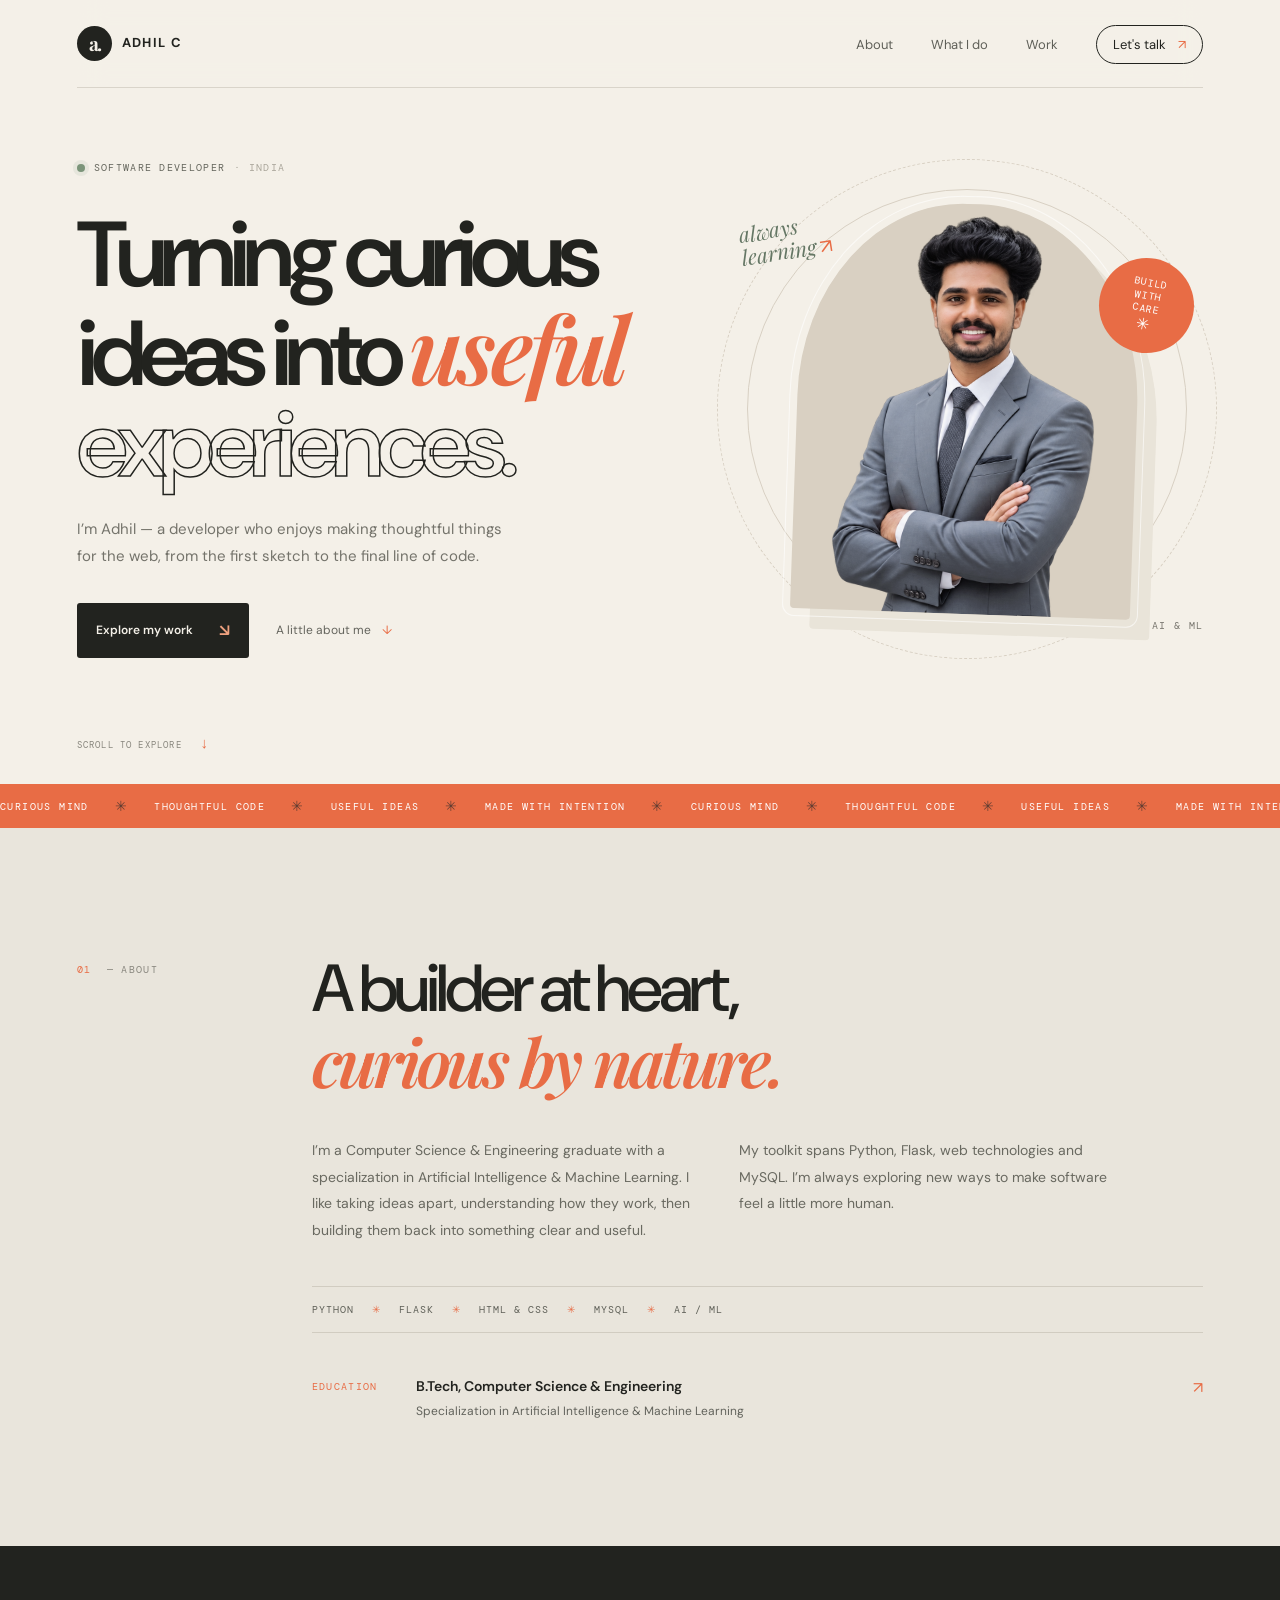
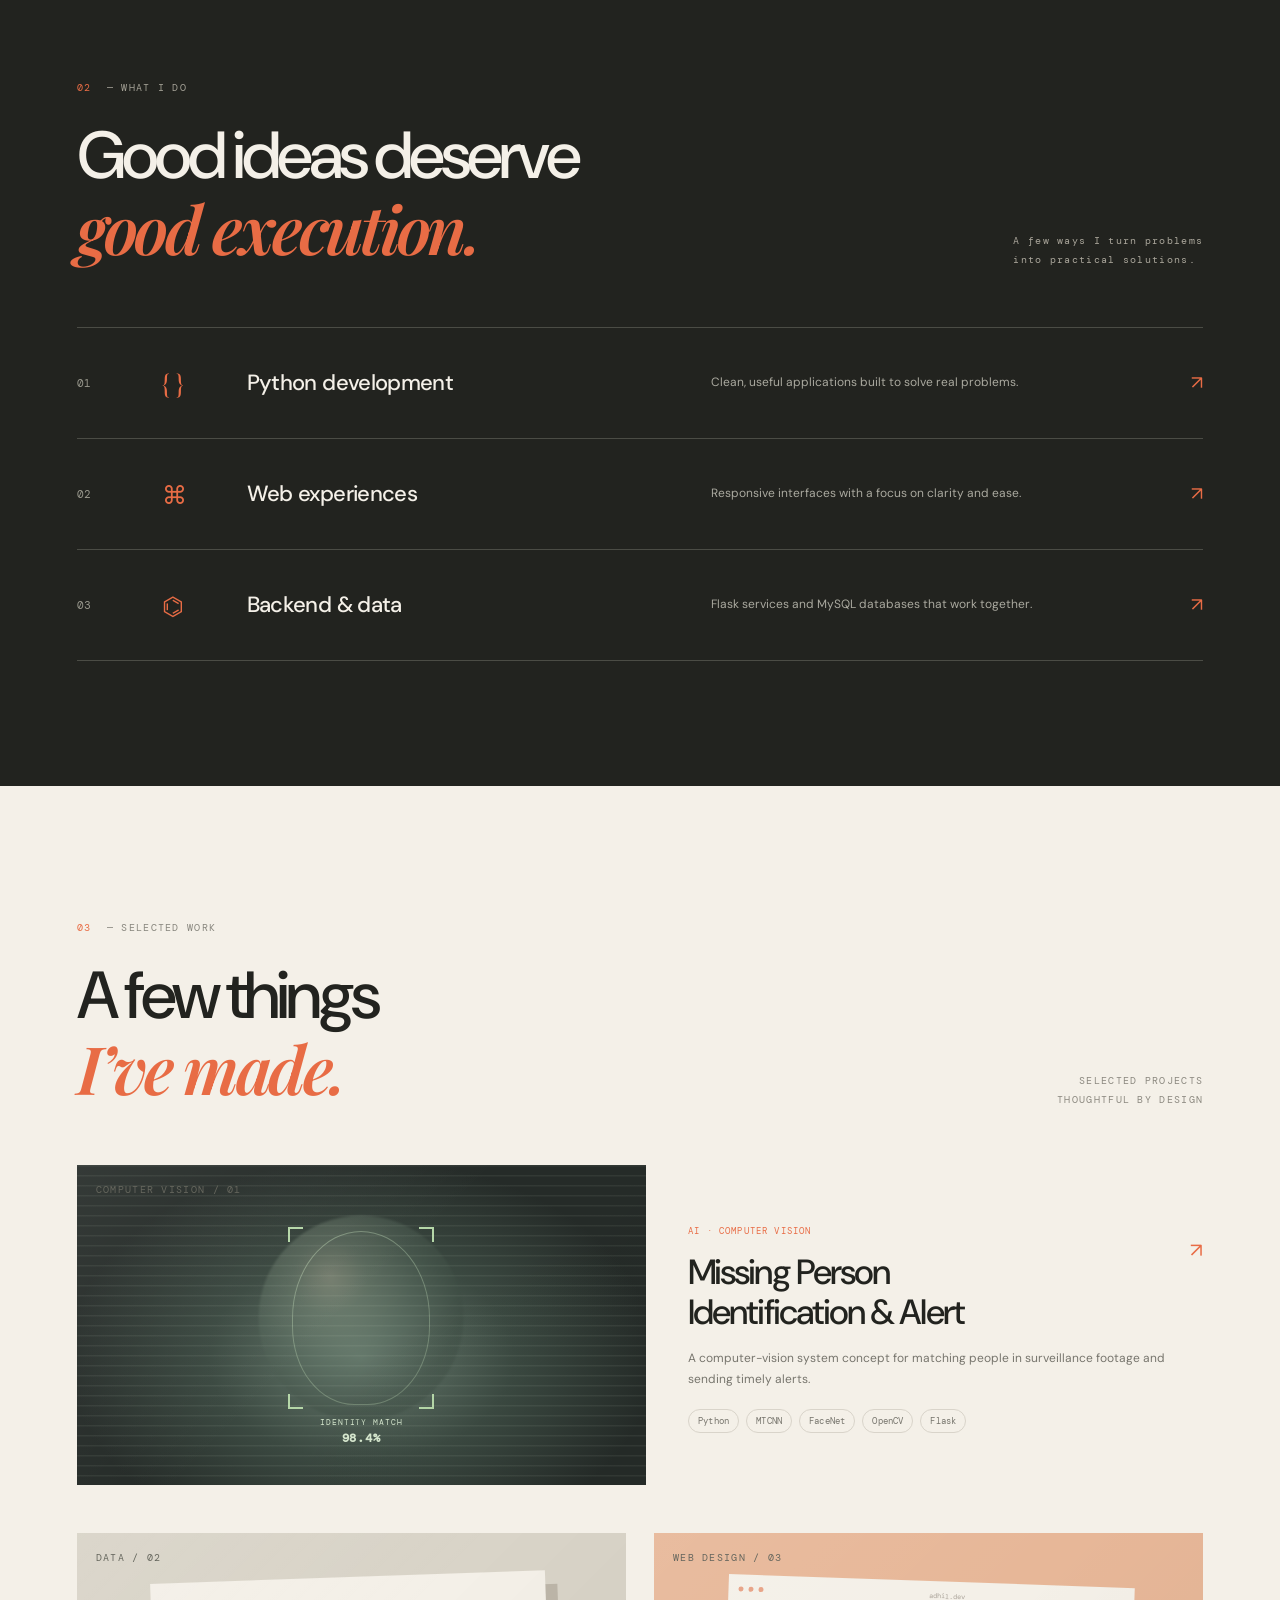
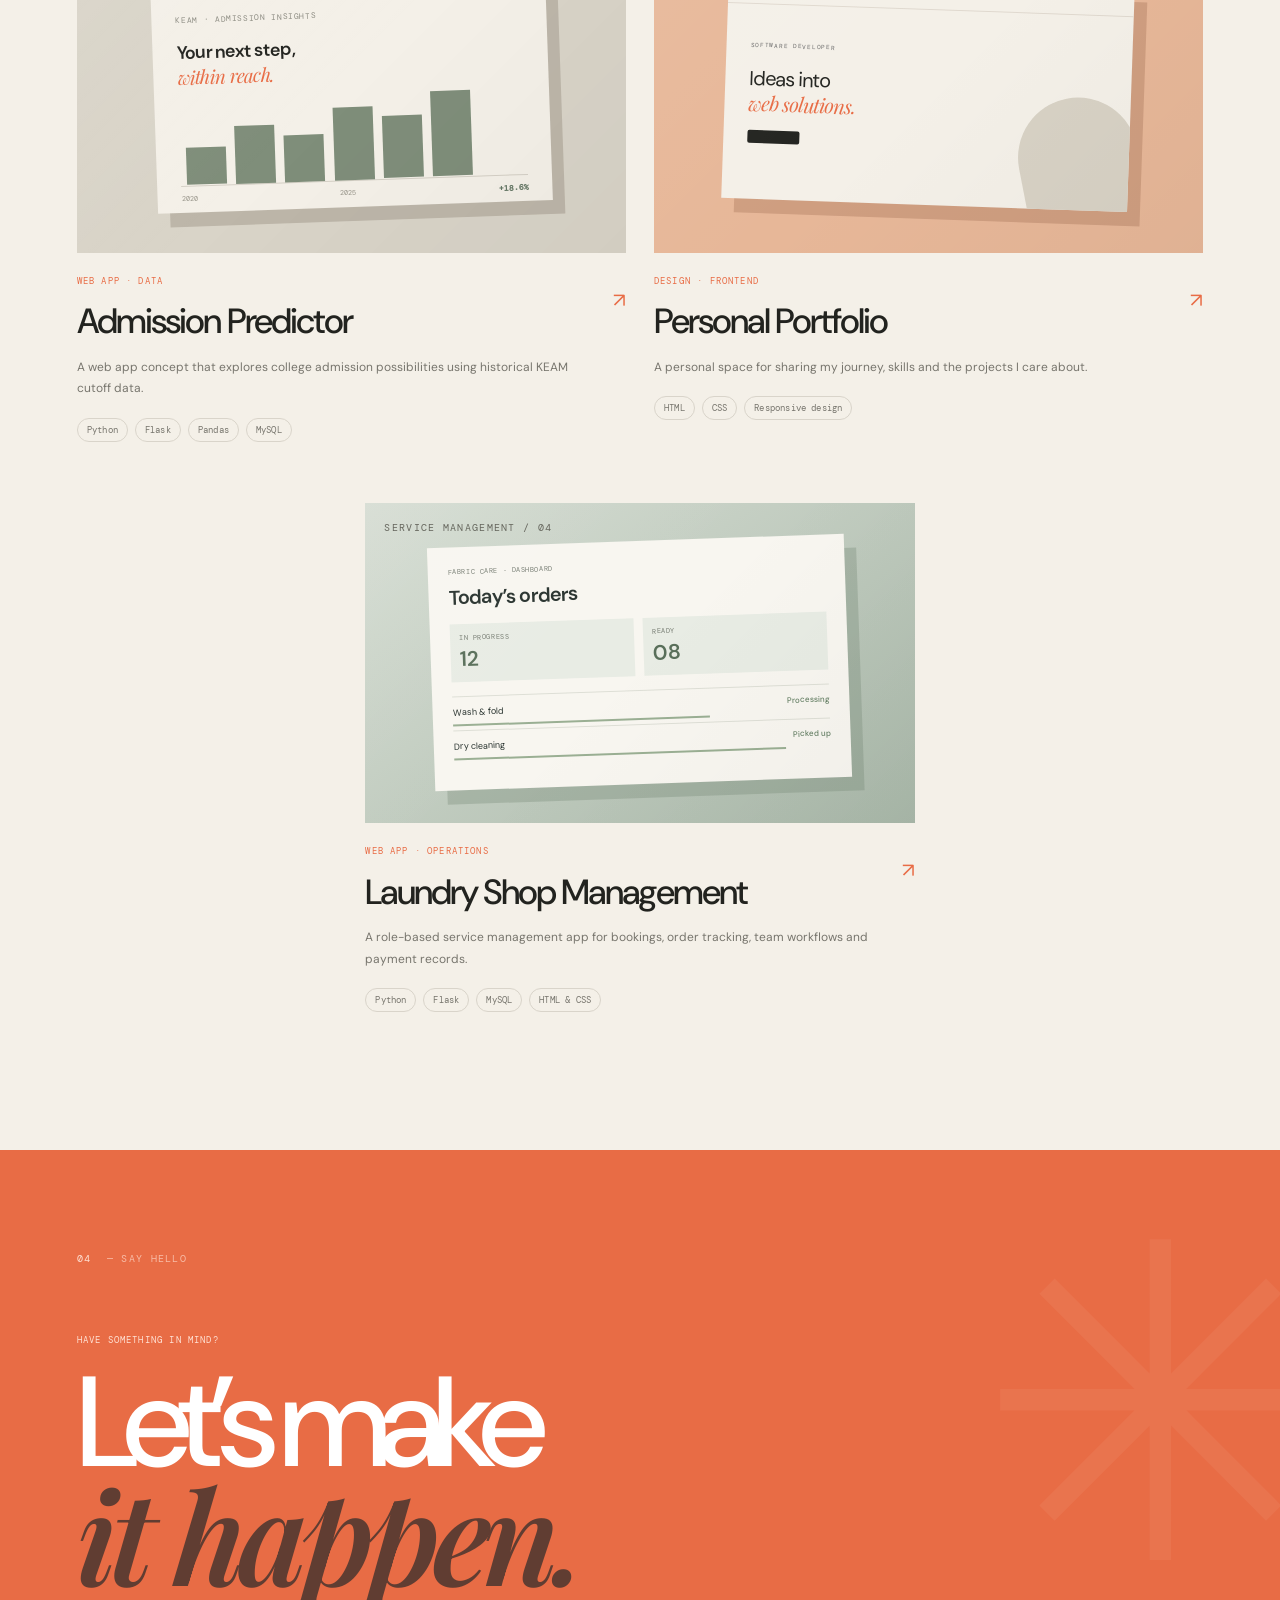
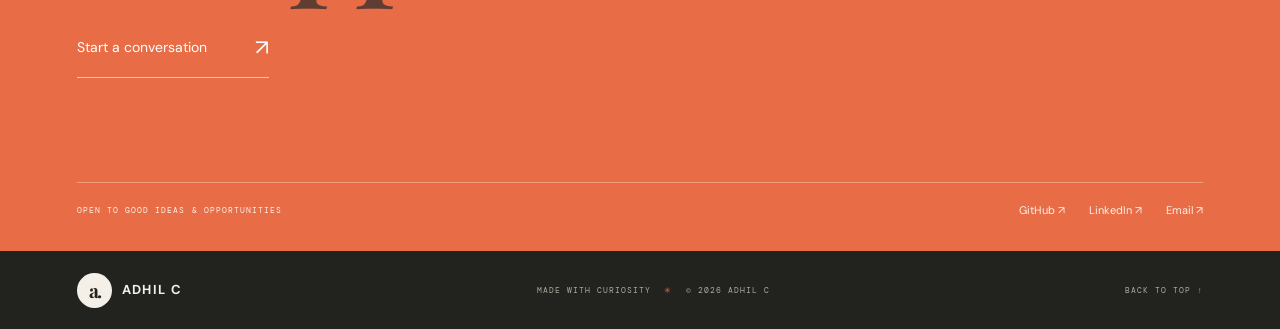
==== commit 37f72881: "Add laundry management project to portfolio" ====
--- a/portfolio.html
+++ b/portfolio.html
@@ -66,9 +66,10 @@
     <section id="projects" class="section work-section">
         <div class="container"><div class="work-heading"><div><div class="section-index reveal">03 <span>— SELECTED WORK</span></div><h2 class="section-heading reveal delay-1">A few things<br><em>I’ve made.</em></h2></div><span class="work-count reveal delay-2">SELECTED PROJECTS<br>THOUGHTFUL BY DESIGN</span></div>
             <div class="projects-grid">
-                <article class="project-card project-feature reveal"><div class="project-visual visual-ai"><span class="visual-label">COMPUTER VISION / 01</span><div class="scan-frame"><span></span><span></span><span></span><span></span><b>IDENTITY MATCH<br><strong>98.4%</strong></b></div><div class="visual-orb"></div><div class="visual-lines"></div></div><div class="project-info"><div><span class="project-type">AI · COMPUTER VISION</span><h3>Missing Person<br>Identification &amp; Alert</h3></div><span class="project-arrow">↗</span><p>A computer-vision system concept for matching people in surveillance footage and sending timely alerts.</p><div class="tags"><span>Python</span><span>MTCNN</span><span>FaceNet</span><span>OpenCV</span><span>Flask</span></div></div></article>
-                <article class="project-card reveal delay-1"><div class="project-visual visual-admission"><span class="visual-label">DATA / 02</span><div class="admission-ui"><span>KEAM · ADMISSION INSIGHTS</span><div class="chart-title">Your next step,<br><em>within reach.</em></div><div class="chart"><i style="--h:42%"></i><i style="--h:65%"></i><i style="--h:53%"></i><i style="--h:82%"></i><i style="--h:70%"></i><i style="--h:96%"></i></div><div class="chart-foot"><span>2020</span><span>2025</span><b>+18.6%</b></div></div></div><div class="project-info"><div><span class="project-type">WEB APP · DATA</span><h3>Admission Predictor</h3></div><span class="project-arrow">↗</span><p>A web app concept that explores college admission possibilities using historical KEAM cutoff data.</p><div class="tags"><span>Python</span><span>Flask</span><span>Pandas</span><span>MySQL</span></div></div></article>
-                <article class="project-card reveal delay-2"><div class="project-visual visual-portfolio"><span class="visual-label">WEB DESIGN / 03</span><div class="browser-card"><div class="browser-dots"><i></i><i></i><i></i><span>adhil.dev</span></div><div class="browser-content"><small>SOFTWARE DEVELOPER</small><b>Ideas into<br><em>web solutions.</em></b><span class="browser-pill"></span></div><div class="browser-shape"></div></div></div><div class="project-info"><div><span class="project-type">DESIGN · FRONTEND</span><h3>Personal Portfolio</h3></div><span class="project-arrow">↗</span><p>A personal space for sharing my journey, skills and the projects I care about.</p><div class="tags"><span>HTML</span><span>CSS</span><span>Responsive design</span></div></div></article>
+                <a class="project-card project-feature reveal" href="https://github.com/adhilc8/missing-person-detection-webapp-using-deep-learning" target="_blank" rel="noopener noreferrer" aria-label="Open Missing Person Identification and Alert on GitHub"><div class="project-visual visual-ai"><span class="visual-label">COMPUTER VISION / 01</span><div class="scan-frame"><span></span><span></span><span></span><span></span><b>IDENTITY MATCH<br><strong>98.4%</strong></b></div><div class="visual-orb"></div><div class="visual-lines"></div></div><div class="project-info"><div><span class="project-type">AI · COMPUTER VISION</span><h3>Missing Person<br>Identification &amp; Alert</h3></div><span class="project-arrow">↗</span><p>A computer-vision system concept for matching people in surveillance footage and sending timely alerts.</p><div class="tags"><span>Python</span><span>MTCNN</span><span>FaceNet</span><span>OpenCV</span><span>Flask</span></div></div></a>
+                <a class="project-card reveal delay-1" href="https://github.com/adhilc8/Admission-prediction" target="_blank" rel="noopener noreferrer" aria-label="Open Admission Predictor repository on GitHub"><div class="project-visual visual-admission"><span class="visual-label">DATA / 02</span><div class="admission-ui"><span>KEAM · ADMISSION INSIGHTS</span><div class="chart-title">Your next step,<br><em>within reach.</em></div><div class="chart"><i style="--h:42%"></i><i style="--h:65%"></i><i style="--h:53%"></i><i style="--h:82%"></i><i style="--h:70%"></i><i style="--h:96%"></i></div><div class="chart-foot"><span>2020</span><span>2025</span><b>+18.6%</b></div></div></div><div class="project-info"><div><span class="project-type">WEB APP · DATA</span><h3>Admission Predictor</h3></div><span class="project-arrow">↗</span><p>A web app concept that explores college admission possibilities using historical KEAM cutoff data.</p><div class="tags"><span>Python</span><span>Flask</span><span>Pandas</span><span>MySQL</span></div></div></a>
+                <a class="project-card reveal delay-2" href="https://github.com/adhilc8/portfolio" target="_blank" rel="noopener noreferrer" aria-label="Open Personal Portfolio repository on GitHub"><div class="project-visual visual-portfolio"><span class="visual-label">WEB DESIGN / 03</span><div class="browser-card"><div class="browser-dots"><i></i><i></i><i></i><span>adhil.dev</span></div><div class="browser-content"><small>SOFTWARE DEVELOPER</small><b>Ideas into<br><em>web solutions.</em></b><span class="browser-pill"></span></div><div class="browser-shape"></div></div></div><div class="project-info"><div><span class="project-type">DESIGN · FRONTEND</span><h3>Personal Portfolio</h3></div><span class="project-arrow">↗</span><p>A personal space for sharing my journey, skills and the projects I care about.</p><div class="tags"><span>HTML</span><span>CSS</span><span>Responsive design</span></div></div></a>
+                <a class="project-card reveal delay-3" href="https://github.com/adhilc8/laundry-shop-management" target="_blank" rel="noopener noreferrer" aria-label="Open Laundry Shop Management repository on GitHub"><div class="project-visual visual-laundry"><span class="visual-label">SERVICE MANAGEMENT / 04</span><div class="laundry-ui"><div class="laundry-ui-head"><span>FABRIC CARE · DASHBOARD</span><b>Today’s orders</b></div><div class="laundry-stats"><div><small>IN PROGRESS</small><strong>12</strong></div><div><small>READY</small><strong>08</strong></div></div><div class="laundry-order"><span>Wash &amp; fold</span><b>Processing</b><i></i></div><div class="laundry-order"><span>Dry cleaning</span><b>Picked up</b><i></i></div></div></div><div class="project-info"><div><span class="project-type">WEB APP · OPERATIONS</span><h3>Laundry Shop Management</h3></div><span class="project-arrow">↗</span><p>A role-based service management app for bookings, order tracking, team workflows and payment records.</p><div class="tags"><span>Python</span><span>Flask</span><span>MySQL</span><span>HTML &amp; CSS</span></div></div></a>
             </div>
         </div>
     </section>
--- a/style.css
+++ b/style.css
@@ -1,5 +1,5 @@
 :root{--paper:#f4f0e8;--ink:#22231f;--muted:#77766e;--line:#d9d4ca;--orange:#e86c45;--green:#657765;--mono:'DM Mono',monospace;--sans:'DM Sans',sans-serif;--serif:'Playfair Display',Georgia,serif}
-*{box-sizing:border-box;margin:0;padding:0}html{scroll-behavior:smooth;scroll-padding-top:88px}body{background:var(--paper);color:var(--ink);font-family:var(--sans);line-height:1.6;overflow-x:hidden}a{color:inherit;text-decoration:none}button{font:inherit}.container{width:min(1240px,88%);margin:auto}.scroll-progress{position:fixed;z-index:20;left:0;top:0;width:100%;height:3px;background:var(--orange);transform:scaleX(0);transform-origin:left;transition:transform .12s linear}.nav-bar{height:88px;display:flex;align-items:center;justify-content:space-between;border-bottom:1px solid var(--line)}.brand{display:inline-flex;gap:10px;align-items:center;text-transform:uppercase;font-size:13px;font-weight:700;letter-spacing:.1em}.brand-mark{display:grid;place-items:center;width:35px;height:35px;background:var(--ink);color:var(--paper);border-radius:50%;font-family:var(--serif);font-size:19px;letter-spacing:-.1em;text-transform:none}.nav-links{display:flex;gap:38px;align-items:center;list-style:none}.nav-links a{font-size:13px;color:#5f5f58;transition:color .2s}.nav-links a:hover{color:var(--orange)}.nav-contact{border:1px solid var(--ink);border-radius:99px;padding:10px 16px;color:var(--ink)!important}.nav-contact span{color:var(--orange);margin-left:9px}.menu-toggle{display:none}.hero{position:relative;min-height:690px;display:grid;grid-template-columns:1.16fr .84fr;align-items:center;padding-top:34px;padding-bottom:88px}.hero-copy{position:relative;z-index:2;padding:38px 0}.eyebrow,.section-index,.section-aside,.work-count,.edu-label,.project-type,.visual-label,.art-caption,.scroll-cue,.contact-bottom,.footer-inner>span,.footer-inner>a:last-child{font-family:var(--mono);font-size:10px;letter-spacing:.13em}.eyebrow{display:flex;gap:9px;align-items:center;color:#65665d}.status-dot{width:8px;height:8px;background:#7b9479;border-radius:50%;box-shadow:0 0 0 4px #7b94791c;animation:pulse 2s infinite}.hero-location{color:#aaa69b}.hero h1{font-size:clamp(54px,7.2vw,96px);line-height:.99;letter-spacing:-.075em;font-weight:600;margin:34px 0 24px}.hero h1 em,.section-heading em,.contact-heading em{font-family:var(--serif);font-weight:600;color:var(--orange);letter-spacing:-.055em}.outlined{color:transparent;-webkit-text-stroke:1.5px var(--ink)}.hero-description{max-width:430px;color:#74736b;font-size:15px;line-height:1.85}.hero-actions{display:flex;align-items:center;gap:27px;margin-top:32px}.button{display:inline-flex;align-items:center;gap:26px;padding:14px 19px;border-radius:3px;font-size:12px;font-weight:600;transition:transform .25s,background .25s}.button-dark{background:var(--ink);color:var(--paper)}.button-dark span{font-size:17px;color:#efa17f}.button-dark:hover{transform:translateY(-3px);background:#42443c}.text-link{font-size:12px;color:#64645d}.text-link span{margin-left:8px;color:var(--orange)}.hero-art{height:510px;position:relative;display:grid;place-items:center}.portrait-wrap{position:relative;z-index:1;width:min(340px,75%);height:410px;overflow:hidden;border-radius:48% 48% 4px 4px;background:#d9d0c2;transform:rotate(2deg);box-shadow:20px 20px 0 #e9e4d9;animation:float 6s ease-in-out infinite}.portrait{width:100%;height:100%;object-fit:cover;object-position:center 28%;filter:saturate(.78) contrast(.97);mix-blend-mode:multiply}.art-orbit{position:absolute;border:1px solid #d8d0c3;border-radius:50%;width:440px;height:440px;animation:spin 38s linear infinite}.orbit-two{width:500px;height:500px;border-style:dashed;animation-duration:65s;animation-direction:reverse}.scribble{position:absolute;z-index:3;font-family:var(--serif);font-style:italic;color:var(--green);font-size:21px;line-height:1.1;transform:rotate(-9deg)}.scribble-top{top:62px;left:2%;}.scribble-top span{color:var(--orange);font:20px var(--sans)}.art-sticker{position:absolute;z-index:3;right:2%;top:104px;background:var(--orange);color:#fff;width:95px;height:95px;display:grid;place-content:center;text-align:center;font:10px/1.3 var(--mono);letter-spacing:.08em;border-radius:50%;transform:rotate(11deg);animation:rock 5s ease-in-out infinite}.art-sticker span{font-size:16px}.art-caption{position:absolute;right:0;bottom:30px;color:#76746d}.art-caption span{color:var(--orange)}.scroll-cue{position:absolute;left:0;bottom:29px;color:#88867d;font-size:9px}.scroll-cue span{display:inline-block;margin-left:12px;color:var(--orange);font-size:15px;animation:bob 1.4s infinite}.section{padding:125px 0}.about-section{background:#e9e5dc}.about-layout{display:grid;grid-template-columns:190px 1fr;gap:45px}.section-index{color:var(--orange);padding-top:9px}.section-index span{color:#88867e;margin-left:8px}.section-heading{font-size:clamp(42px,5.2vw,68px);line-height:1.08;letter-spacing:-.06em;font-weight:500}.about-columns{display:grid;grid-template-columns:1fr 1fr;gap:35px;margin-top:35px;max-width:820px;color:#696960;font-size:14px;line-height:1.9}.skills-strip{display:flex;align-items:center;gap:18px;flex-wrap:wrap;margin:42px 0;border-top:1px solid #d1ccc1;border-bottom:1px solid #d1ccc1;padding:16px 0;font:10px var(--mono);letter-spacing:.1em;color:#5f6058}.skills-strip i{font-style:normal;color:var(--orange)}.education{display:flex;align-items:flex-start;gap:38px;color:#62635c}.edu-label{color:var(--orange);padding-top:4px}.education div{display:grid;gap:5px}.education strong{font-size:14px;color:var(--ink);font-weight:600}.education div span{font-size:12px}.edu-icon{margin-left:auto;color:var(--orange)}.services-section{background:var(--ink);color:var(--paper)}.services-section .section-index span{color:#a4a196}.services-section .section-heading{margin-top:24px}.section-top{display:flex;justify-content:space-between;align-items:flex-end;margin-bottom:58px}.section-aside{color:#aaa69b;line-height:1.9}.services-list{border-top:1px solid #4b4c45}.service-row{min-height:111px;border-bottom:1px solid #4b4c45;display:grid;grid-template-columns:70px 70px 1fr 1fr 28px;align-items:center;gap:15px;transition:padding .3s,color .3s}.service-row:hover{padding:0 12px;color:#f1a07d}.service-num{font:11px var(--mono);color:#98978c}.service-symbol{font:25px var(--serif);color:var(--orange)}.service-row h3{font-size:22px;font-weight:500;letter-spacing:-.03em}.service-row p{font-size:12px;color:#aaa99f}.row-arrow{font-size:19px;color:var(--orange);text-align:right;transition:transform .25s}.service-row:hover .row-arrow{transform:translate(4px,-4px)}.work-section{background:var(--paper)}.work-heading{display:flex;justify-content:space-between;align-items:flex-end;margin-bottom:56px}.work-heading .section-heading{margin-top:24px}.work-count{text-align:right;line-height:1.9;color:#8c8980}.projects-grid{display:grid;grid-template-columns:1fr 1fr;gap:48px 28px}.project-card{min-width:0}.project-feature{grid-column:1/-1;display:grid;grid-template-columns:1.05fr .95fr;gap:42px;align-items:center}.project-visual{height:320px;position:relative;overflow:hidden;background:#dcd6ca}.visual-label{position:absolute;z-index:2;top:17px;left:19px;color:#66675e}.visual-ai{background:#272e2b;background-image:radial-gradient(ellipse at 50% 60%,#697d70 0%,#3b4941 38%,#252b28 73%)}.scan-frame{position:absolute;left:50%;top:48%;width:138px;height:174px;transform:translate(-50%,-50%);border:1px solid #c9e3be7a;border-radius:50% 50% 45% 45%;animation:scan 3s ease-in-out infinite}.scan-frame span{position:absolute;width:15px;height:15px;border-color:#b5d7a8;border-style:solid}.scan-frame span:nth-child(1){top:-5px;left:-5px;border-width:2px 0 0 2px}.scan-frame span:nth-child(2){top:-5px;right:-5px;border-width:2px 2px 0 0}.scan-frame span:nth-child(3){bottom:-5px;left:-5px;border-width:0 0 2px 2px}.scan-frame span:nth-child(4){bottom:-5px;right:-5px;border-width:0 2px 2px 0}.scan-frame b{position:absolute;bottom:-44px;left:50%;transform:translateX(-50%);white-space:nowrap;font:8px/1.6 var(--mono);letter-spacing:.12em;color:#d6e7ce;text-align:center}.scan-frame strong{font-size:12px}.visual-orb{position:absolute;left:50%;top:48%;width:205px;height:205px;transform:translate(-50%,-50%);border-radius:50%;background:radial-gradient(circle at 35% 30%,#d5d0b5 0%,#8c9c88 19%,#607365 42%,#39483f 70%);opacity:.34;filter:blur(1px)}.visual-lines{position:absolute;inset:0;background:repeating-linear-gradient(0deg,transparent 0 8px,#d8e3cd13 9px 10px)}.project-info{position:relative;padding:13px 0}.project-type{font-size:9px;color:var(--orange)}.project-info h3{font-size:clamp(24px,3vw,35px);font-weight:500;letter-spacing:-.055em;line-height:1.16;margin:10px 35px 15px 0}.project-info p{max-width:510px;color:#77756d;font-size:12px;line-height:1.8}.project-arrow{position:absolute;right:0;top:31px;font-size:20px;color:var(--orange);transition:transform .2s}.project-card:hover .project-arrow{transform:translate(4px,-4px)}.tags{display:flex;gap:7px;flex-wrap:wrap;margin-top:18px}.tags span{font:9px var(--mono);letter-spacing:.02em;border:1px solid #d9d4ca;padding:5px 9px;border-radius:30px;color:#77756d}.visual-admission{background:#d9d4c8;display:grid;place-items:center}.admission-ui{background:#f4f0e8;width:72%;height:72%;padding:22px 24px;box-shadow:12px 14px 0 #bdb6a9;transform:rotate(-2deg)}.admission-ui>span{font:8px var(--mono);color:#8a897f;letter-spacing:.08em}.chart-title{font:18px/1.2 var(--sans);font-weight:600;letter-spacing:-.04em;margin-top:12px}.chart-title em{font:italic 19px var(--serif);color:var(--orange)}.chart{height:90px;display:flex;align-items:flex-end;gap:9px;border-bottom:1px solid #d5d0c6;margin-top:6px;padding:0 6px}.chart i{width:12%;height:var(--h);background:#7f8e7a;animation:grow 1.3s both;transform-origin:bottom}.chart i:nth-child(2){animation-delay:.08s}.chart i:nth-child(3){animation-delay:.16s}.chart i:nth-child(4){animation-delay:.24s}.chart i:nth-child(5){animation-delay:.32s}.chart i:nth-child(6){animation-delay:.4s}.chart-foot{display:flex;justify-content:space-between;align-items:center;margin-top:7px;font:7px var(--mono);color:#99968b}.chart-foot b{color:var(--green);font-size:8px}.visual-portfolio{background:#e7b798;display:grid;place-items:center}.browser-card{width:74%;height:70%;background:#f4f0e8;box-shadow:13px 14px 0 #cf9e80;transform:rotate(2deg);position:relative;overflow:hidden}.browser-dots{height:29px;border-bottom:1px solid #e0d9cf;display:flex;align-items:center;gap:5px;padding:0 10px}.browser-dots i{width:5px;height:5px;border-radius:50%;background:#e7a184}.browser-dots span{font:7px var(--mono);color:#aaa399;margin-left:auto;margin-right:auto}.browser-content{position:relative;z-index:1;padding:25px 24px}.browser-content small{font:6px var(--mono);letter-spacing:.12em;color:#666}.browser-content b{display:block;font:20px/1.1 var(--sans);letter-spacing:-.05em;margin-top:12px}.browser-content em{font:italic 20px var(--serif);color:var(--orange)}.browser-pill{display:block;width:52px;height:13px;background:var(--ink);margin-top:14px;border-radius:2px}.browser-shape{position:absolute;width:120px;height:145px;right:-12px;bottom:-32px;border-radius:60px 60px 0 0;background:#d8d2c5;transform:rotate(-13deg)}.contact-section{background:var(--orange);color:#fff;padding:92px 0 34px;position:relative;overflow:hidden}.contact-section:after{content:'✳';position:absolute;font-size:440px;line-height:1;color:#ffffff0d;right:-65px;top:40px;animation:spin 70s linear infinite}.contact-inner{position:relative;z-index:1}.contact-section .section-index{color:#ffe0d3}.contact-section .section-index span{color:#ffe0d3b0}.contact-section .eyebrow{margin-top:66px;color:#ffe2d5;font-size:9px}.contact-heading{font-size:clamp(68px,10vw,132px);line-height:.86;letter-spacing:-.09em;margin-top:20px;font-weight:500}.contact-heading em{color:#603d32}.contact-cta{display:inline-flex;align-items:center;gap:48px;border-bottom:1px solid #ffffff96;padding:0 0 12px;margin-top:32px;font-size:14px}.contact-cta span{font-size:22px;transition:transform .2s}.contact-cta:hover span{transform:translate(4px,-4px)}.contact-bottom{border-top:1px solid #ffffff50;margin-top:104px;padding-top:20px;display:flex;justify-content:space-between;align-items:center;font-size:8px;color:#fff0e9}.social-links{display:flex;gap:24px;font:11px var(--sans);letter-spacing:0}.social-links a:hover{color:#603d32}footer{background:var(--ink);color:var(--paper)}.footer-inner{height:78px;display:flex;align-items:center;justify-content:space-between}.footer-inner .brand-mark{background:var(--paper);color:var(--ink)}.footer-inner>span,.footer-inner>a:last-child{color:#aaa99f;font-size:8px}.footer-inner>span i{font-style:normal;color:var(--orange);margin:0 7px}.footer-inner>a:last-child:hover{color:var(--orange)}.reveal{opacity:0;transform:translateY(24px);transition:opacity .75s ease,transform .75s cubic-bezier(.2,.7,.2,1)}.reveal.is-visible{opacity:1;transform:translateY(0)}.delay-1{transition-delay:.12s}.delay-2{transition-delay:.23s}.delay-3{transition-delay:.34s}@keyframes float{0%,100%{transform:translateY(0) rotate(2deg)}50%{transform:translateY(-12px) rotate(1deg)}}@keyframes spin{to{transform:rotate(360deg)}}@keyframes rock{0%,100%{transform:rotate(11deg)}50%{transform:rotate(3deg)}}@keyframes pulse{50%{box-shadow:0 0 0 7px #7b94790d}}@keyframes bob{50%{transform:translateY(5px)}}@keyframes scan{0%,100%{opacity:.65;transform:translate(-50%,-50%) scale(.98)}50%{opacity:1;transform:translate(-50%,-50%) scale(1.03)}}@keyframes grow{from{transform:scaleY(0)}to{transform:scaleY(1)}}
+*{box-sizing:border-box;margin:0;padding:0}html{scroll-behavior:smooth;scroll-padding-top:88px}body{background:var(--paper);color:var(--ink);font-family:var(--sans);line-height:1.6;overflow-x:hidden}a{color:inherit;text-decoration:none}button{font:inherit}.container{width:min(1240px,88%);margin:auto}.scroll-progress{position:fixed;z-index:20;left:0;top:0;width:100%;height:3px;background:var(--orange);transform:scaleX(0);transform-origin:left;transition:transform .12s linear}.nav-bar{height:88px;display:flex;align-items:center;justify-content:space-between;border-bottom:1px solid var(--line)}.brand{display:inline-flex;gap:10px;align-items:center;text-transform:uppercase;font-size:13px;font-weight:700;letter-spacing:.1em}.brand-mark{display:grid;place-items:center;width:35px;height:35px;background:var(--ink);color:var(--paper);border-radius:50%;font-family:var(--serif);font-size:19px;letter-spacing:-.1em;text-transform:none}.nav-links{display:flex;gap:38px;align-items:center;list-style:none}.nav-links a{font-size:13px;color:#5f5f58;transition:color .2s}.nav-links a:hover{color:var(--orange)}.nav-contact{border:1px solid var(--ink);border-radius:99px;padding:10px 16px;color:var(--ink)!important}.nav-contact span{color:var(--orange);margin-left:9px}.menu-toggle{display:none}.hero{position:relative;min-height:690px;display:grid;grid-template-columns:1.16fr .84fr;align-items:center;padding-top:34px;padding-bottom:88px}.hero-copy{position:relative;z-index:2;padding:38px 0}.eyebrow,.section-index,.section-aside,.work-count,.edu-label,.project-type,.visual-label,.art-caption,.scroll-cue,.contact-bottom,.footer-inner>span,.footer-inner>a:last-child{font-family:var(--mono);font-size:10px;letter-spacing:.13em}.eyebrow{display:flex;gap:9px;align-items:center;color:#65665d}.status-dot{width:8px;height:8px;background:#7b9479;border-radius:50%;box-shadow:0 0 0 4px #7b94791c;animation:pulse 2s infinite}.hero-location{color:#aaa69b}.hero h1{font-size:clamp(54px,7.2vw,96px);line-height:.99;letter-spacing:-.075em;font-weight:600;margin:34px 0 24px}.hero h1 em,.section-heading em,.contact-heading em{font-family:var(--serif);font-weight:600;color:var(--orange);letter-spacing:-.055em}.outlined{color:transparent;-webkit-text-stroke:1.5px var(--ink)}.hero-description{max-width:430px;color:#74736b;font-size:15px;line-height:1.85}.hero-actions{display:flex;align-items:center;gap:27px;margin-top:32px}.button{display:inline-flex;align-items:center;gap:26px;padding:14px 19px;border-radius:3px;font-size:12px;font-weight:600;transition:transform .25s,background .25s}.button-dark{background:var(--ink);color:var(--paper)}.button-dark span{font-size:17px;color:#efa17f}.button-dark:hover{transform:translateY(-3px);background:#42443c}.text-link{font-size:12px;color:#64645d}.text-link span{margin-left:8px;color:var(--orange)}.hero-art{height:510px;position:relative;display:grid;place-items:center}.portrait-wrap{position:relative;z-index:1;width:min(340px,75%);height:410px;overflow:hidden;border-radius:48% 48% 4px 4px;background:#d9d0c2;transform:rotate(2deg);box-shadow:20px 20px 0 #e9e4d9;animation:float 6s ease-in-out infinite}.portrait{width:100%;height:100%;object-fit:cover;object-position:center 8%;filter:saturate(.78) contrast(.97)}.art-orbit{position:absolute;border:1px solid #d8d0c3;border-radius:50%;width:440px;height:440px;animation:spin 38s linear infinite}.orbit-two{width:500px;height:500px;border-style:dashed;animation-duration:65s;animation-direction:reverse}.scribble{position:absolute;z-index:3;font-family:var(--serif);font-style:italic;color:var(--green);font-size:21px;line-height:1.1;transform:rotate(-9deg)}.scribble-top{top:62px;left:2%;}.scribble-top span{color:var(--orange);font:20px var(--sans)}.art-sticker{position:absolute;z-index:3;right:2%;top:104px;background:var(--orange);color:#fff;width:95px;height:95px;display:grid;place-content:center;text-align:center;font:10px/1.3 var(--mono);letter-spacing:.08em;border-radius:50%;transform:rotate(11deg);animation:rock 5s ease-in-out infinite}.art-sticker span{font-size:16px}.art-caption{position:absolute;right:0;bottom:30px;color:#76746d}.art-caption span{color:var(--orange)}.scroll-cue{position:absolute;left:0;bottom:29px;color:#88867d;font-size:9px}.scroll-cue span{display:inline-block;margin-left:12px;color:var(--orange);font-size:15px;animation:bob 1.4s infinite}.section{padding:125px 0}.about-section{background:#e9e5dc}.about-layout{display:grid;grid-template-columns:190px 1fr;gap:45px}.section-index{color:var(--orange);padding-top:9px}.section-index span{color:#88867e;margin-left:8px}.section-heading{font-size:clamp(42px,5.2vw,68px);line-height:1.08;letter-spacing:-.06em;font-weight:500}.about-columns{display:grid;grid-template-columns:1fr 1fr;gap:35px;margin-top:35px;max-width:820px;color:#696960;font-size:14px;line-height:1.9}.skills-strip{display:flex;align-items:center;gap:18px;flex-wrap:wrap;margin:42px 0;border-top:1px solid #d1ccc1;border-bottom:1px solid #d1ccc1;padding:16px 0;font:10px var(--mono);letter-spacing:.1em;color:#5f6058}.skills-strip i{font-style:normal;color:var(--orange)}.education{display:flex;align-items:flex-start;gap:38px;color:#62635c}.edu-label{color:var(--orange);padding-top:4px}.education div{display:grid;gap:5px}.education strong{font-size:14px;color:var(--ink);font-weight:600}.education div span{font-size:12px}.edu-icon{margin-left:auto;color:var(--orange)}.services-section{background:var(--ink);color:var(--paper)}.services-section .section-index span{color:#a4a196}.services-section .section-heading{margin-top:24px}.section-top{display:flex;justify-content:space-between;align-items:flex-end;margin-bottom:58px}.section-aside{color:#aaa69b;line-height:1.9}.services-list{border-top:1px solid #4b4c45}.service-row{min-height:111px;border-bottom:1px solid #4b4c45;display:grid;grid-template-columns:70px 70px 1fr 1fr 28px;align-items:center;gap:15px;transition:padding .3s,color .3s}.service-row:hover{padding:0 12px;color:#f1a07d}.service-num{font:11px var(--mono);color:#98978c}.service-symbol{font:25px var(--serif);color:var(--orange)}.service-row h3{font-size:22px;font-weight:500;letter-spacing:-.03em}.service-row p{font-size:12px;color:#aaa99f}.row-arrow{font-size:19px;color:var(--orange);text-align:right;transition:transform .25s}.service-row:hover .row-arrow{transform:translate(4px,-4px)}.work-section{background:var(--paper)}.work-heading{display:flex;justify-content:space-between;align-items:flex-end;margin-bottom:56px}.work-heading .section-heading{margin-top:24px}.work-count{text-align:right;line-height:1.9;color:#8c8980}.projects-grid{display:grid;grid-template-columns:1fr 1fr;gap:48px 28px}.project-card{min-width:0}.project-card:focus-visible{outline:3px solid var(--orange);outline-offset:6px;border-radius:3px}.project-feature{grid-column:1/-1;display:grid;grid-template-columns:1.05fr .95fr;gap:42px;align-items:center}.project-visual{height:320px;position:relative;overflow:hidden;background:#dcd6ca}.visual-label{position:absolute;z-index:2;top:17px;left:19px;color:#66675e}.visual-ai{background:#272e2b;background-image:radial-gradient(ellipse at 50% 60%,#697d70 0%,#3b4941 38%,#252b28 73%)}.scan-frame{position:absolute;left:50%;top:48%;width:138px;height:174px;transform:translate(-50%,-50%);border:1px solid #c9e3be7a;border-radius:50% 50% 45% 45%;animation:scan 3s ease-in-out infinite}.scan-frame span{position:absolute;width:15px;height:15px;border-color:#b5d7a8;border-style:solid}.scan-frame span:nth-child(1){top:-5px;left:-5px;border-width:2px 0 0 2px}.scan-frame span:nth-child(2){top:-5px;right:-5px;border-width:2px 2px 0 0}.scan-frame span:nth-child(3){bottom:-5px;left:-5px;border-width:0 0 2px 2px}.scan-frame span:nth-child(4){bottom:-5px;right:-5px;border-width:0 2px 2px 0}.scan-frame b{position:absolute;bottom:-44px;left:50%;transform:translateX(-50%);white-space:nowrap;font:8px/1.6 var(--mono);letter-spacing:.12em;color:#d6e7ce;text-align:center}.scan-frame strong{font-size:12px}.visual-orb{position:absolute;left:50%;top:48%;width:205px;height:205px;transform:translate(-50%,-50%);border-radius:50%;background:radial-gradient(circle at 35% 30%,#d5d0b5 0%,#8c9c88 19%,#607365 42%,#39483f 70%);opacity:.34;filter:blur(1px)}.visual-lines{position:absolute;inset:0;background:repeating-linear-gradient(0deg,transparent 0 8px,#d8e3cd13 9px 10px)}.project-info{position:relative;padding:13px 0}.project-type{font-size:9px;color:var(--orange)}.project-info h3{font-size:clamp(24px,3vw,35px);font-weight:500;letter-spacing:-.055em;line-height:1.16;margin:10px 35px 15px 0}.project-info p{max-width:510px;color:#77756d;font-size:12px;line-height:1.8}.project-arrow{position:absolute;right:0;top:31px;font-size:20px;color:var(--orange);transition:transform .2s}.project-card:hover .project-arrow{transform:translate(4px,-4px)}.tags{display:flex;gap:7px;flex-wrap:wrap;margin-top:18px}.tags span{font:9px var(--mono);letter-spacing:.02em;border:1px solid #d9d4ca;padding:5px 9px;border-radius:30px;color:#77756d}.visual-admission{background:#d9d4c8;display:grid;place-items:center}.admission-ui{background:#f4f0e8;width:72%;height:72%;padding:22px 24px;box-shadow:12px 14px 0 #bdb6a9;transform:rotate(-2deg)}.admission-ui>span{font:8px var(--mono);color:#8a897f;letter-spacing:.08em}.chart-title{font:18px/1.2 var(--sans);font-weight:600;letter-spacing:-.04em;margin-top:12px}.chart-title em{font:italic 19px var(--serif);color:var(--orange)}.chart{height:90px;display:flex;align-items:flex-end;gap:9px;border-bottom:1px solid #d5d0c6;margin-top:6px;padding:0 6px}.chart i{width:12%;height:var(--h);background:#7f8e7a;animation:grow 1.3s both;transform-origin:bottom}.chart i:nth-child(2){animation-delay:.08s}.chart i:nth-child(3){animation-delay:.16s}.chart i:nth-child(4){animation-delay:.24s}.chart i:nth-child(5){animation-delay:.32s}.chart i:nth-child(6){animation-delay:.4s}.chart-foot{display:flex;justify-content:space-between;align-items:center;margin-top:7px;font:7px var(--mono);color:#99968b}.chart-foot b{color:var(--green);font-size:8px}.visual-portfolio{background:#e7b798;display:grid;place-items:center}.browser-card{width:74%;height:70%;background:#f4f0e8;box-shadow:13px 14px 0 #cf9e80;transform:rotate(2deg);position:relative;overflow:hidden}.browser-dots{height:29px;border-bottom:1px solid #e0d9cf;display:flex;align-items:center;gap:5px;padding:0 10px}.browser-dots i{width:5px;height:5px;border-radius:50%;background:#e7a184}.browser-dots span{font:7px var(--mono);color:#aaa399;margin-left:auto;margin-right:auto}.browser-content{position:relative;z-index:1;padding:25px 24px}.browser-content small{font:6px var(--mono);letter-spacing:.12em;color:#666}.browser-content b{display:block;font:20px/1.1 var(--sans);letter-spacing:-.05em;margin-top:12px}.browser-content em{font:italic 20px var(--serif);color:var(--orange)}.browser-pill{display:block;width:52px;height:13px;background:var(--ink);margin-top:14px;border-radius:2px}.browser-shape{position:absolute;width:120px;height:145px;right:-12px;bottom:-32px;border-radius:60px 60px 0 0;background:#d8d2c5;transform:rotate(-13deg)}.contact-section{background:var(--orange);color:#fff;padding:92px 0 34px;position:relative;overflow:hidden}.contact-section:after{content:'✳';position:absolute;font-size:440px;line-height:1;color:#ffffff0d;right:-65px;top:40px;animation:spin 70s linear infinite}.contact-inner{position:relative;z-index:1}.contact-section .section-index{color:#ffe0d3}.contact-section .section-index span{color:#ffe0d3b0}.contact-section .eyebrow{margin-top:66px;color:#ffe2d5;font-size:9px}.contact-heading{font-size:clamp(68px,10vw,132px);line-height:.86;letter-spacing:-.09em;margin-top:20px;font-weight:500}.contact-heading em{color:#603d32}.contact-cta{display:inline-flex;align-items:center;gap:48px;border-bottom:1px solid #ffffff96;padding:0 0 12px;margin-top:32px;font-size:14px}.contact-cta span{font-size:22px;transition:transform .2s}.contact-cta:hover span{transform:translate(4px,-4px)}.contact-bottom{border-top:1px solid #ffffff50;margin-top:104px;padding-top:20px;display:flex;justify-content:space-between;align-items:center;font-size:8px;color:#fff0e9}.social-links{display:flex;gap:24px;font:11px var(--sans);letter-spacing:0}.social-links a:hover{color:#603d32}footer{background:var(--ink);color:var(--paper)}.footer-inner{height:78px;display:flex;align-items:center;justify-content:space-between}.footer-inner .brand-mark{background:var(--paper);color:var(--ink)}.footer-inner>span,.footer-inner>a:last-child{color:#aaa99f;font-size:8px}.footer-inner>span i{font-style:normal;color:var(--orange);margin:0 7px}.footer-inner>a:last-child:hover{color:var(--orange)}.reveal{opacity:0;transform:translateY(24px);transition:opacity .75s ease,transform .75s cubic-bezier(.2,.7,.2,1)}.reveal.is-visible{opacity:1;transform:translateY(0)}.delay-1{transition-delay:.12s}.delay-2{transition-delay:.23s}.delay-3{transition-delay:.34s}@keyframes float{0%,100%{transform:translateY(0) rotate(2deg)}50%{transform:translateY(-12px) rotate(1deg)}}@keyframes spin{to{transform:rotate(360deg)}}@keyframes rock{0%,100%{transform:rotate(11deg)}50%{transform:rotate(3deg)}}@keyframes pulse{50%{box-shadow:0 0 0 7px #7b94790d}}@keyframes bob{50%{transform:translateY(5px)}}@keyframes scan{0%,100%{opacity:.65;transform:translate(-50%,-50%) scale(.98)}50%{opacity:1;transform:translate(-50%,-50%) scale(1.03)}}@keyframes grow{from{transform:scaleY(0)}to{transform:scaleY(1)}}
 @media(max-width:900px){.container{width:88%}.hero{min-height:630px;grid-template-columns:1fr .8fr}.hero h1{font-size:clamp(56px,8vw,76px)}.hero-art{height:430px}.portrait-wrap{height:340px}.art-orbit{width:360px;height:360px}.orbit-two{width:410px;height:410px}.about-layout{grid-template-columns:130px 1fr;gap:25px}.projects-grid{gap:38px 20px}.project-feature{gap:25px}.project-visual{height:270px}.admission-ui{padding:15px}.service-row{grid-template-columns:45px 50px 1fr 1fr 20px}.service-row h3{font-size:19px}}
 @media(max-width:650px){html{scroll-padding-top:70px}.container{width:88%}.nav-bar{height:72px}.menu-toggle{display:flex;width:39px;height:39px;border:1px solid var(--line);border-radius:50%;background:transparent;flex-direction:column;align-items:center;justify-content:center;gap:5px;z-index:8}.menu-toggle span{width:15px;height:1px;background:var(--ink);transition:transform .2s}.menu-toggle[aria-expanded=true] span:first-child{transform:translateY(3px) rotate(45deg)}.menu-toggle[aria-expanded=true] span:last-child{transform:translateY(-3px) rotate(-45deg)}.nav-links{position:absolute;z-index:7;top:71px;left:0;right:0;background:var(--paper);padding:25px 7% 30px;display:flex;align-items:stretch;flex-direction:column;gap:18px;border-bottom:1px solid var(--line);opacity:0;visibility:hidden;transform:translateY(-8px);transition:.25s}.nav-links.is-open{opacity:1;visibility:visible;transform:translateY(0)}.nav-links a{font-size:15px}.nav-contact{align-self:flex-start}.hero{display:flex;flex-direction:column;align-items:stretch;padding-top:44px;padding-bottom:68px;min-height:auto}.hero-copy{padding:0}.hero h1{font-size:clamp(55px,14vw,78px);margin:26px 0 19px}.hero-description{font-size:14px;max-width:370px}.hero-art{height:370px;margin:18px auto 15px;width:100%;max-width:460px}.portrait-wrap{height:300px;width:250px}.art-orbit{width:310px;height:310px}.orbit-two{width:350px;height:350px}.scribble-top{left:2%;top:38px;font-size:17px}.art-sticker{right:2%;top:78px;width:79px;height:79px;font-size:8px}.art-caption{bottom:18px;right:4%}.scroll-cue{bottom:20px}.section{padding:82px 0}.about-layout{grid-template-columns:1fr;gap:30px}.section-heading{font-size:clamp(39px,10vw,56px)}.about-columns{grid-template-columns:1fr;gap:12px;margin-top:24px;font-size:13px}.skills-strip{gap:10px;margin:29px 0;font-size:9px}.education{gap:16px}.education strong{font-size:12px}.education div span{font-size:11px}.section-top,.work-heading{align-items:flex-start;flex-direction:column;gap:23px;margin-bottom:37px}.section-aside{text-align:left}.service-row{min-height:103px;grid-template-columns:28px 30px 1fr 20px;gap:9px}.service-row h3{font-size:17px}.service-row p{grid-column:3/4;grid-row:2;font-size:10px;margin-top:-20px}.service-symbol{font-size:19px}.row-arrow{grid-column:4;grid-row:1/3}.projects-grid{grid-template-columns:1fr;gap:35px}.project-feature{grid-column:auto;grid-template-columns:1fr;gap:18px}.project-visual{height:250px}.project-feature .project-visual{height:270px}.project-info h3{font-size:27px}.work-count{text-align:left}.admission-ui{width:77%;height:74%}.chart{height:82px}.contact-section{padding:70px 0 26px}.contact-section .eyebrow{margin-top:46px}.contact-heading{font-size:clamp(66px,17vw,100px)}.contact-bottom{margin-top:75px;flex-direction:column;align-items:flex-start;gap:18px}.social-links{gap:20px}.footer-inner{height:auto;min-height:80px;flex-wrap:wrap;gap:12px;padding-top:17px;padding-bottom:17px}.footer-inner>span{order:3;width:100%;text-align:center}}
 @media(prefers-reduced-motion:reduce){*,*::before,*::after{scroll-behavior:auto!important;animation-duration:.01ms!important;animation-iteration-count:1!important;transition-duration:.01ms!important}.reveal{opacity:1;transform:none}}
@@ -8,3 +8,5 @@
 .hero-art:before{content:'ADHIL';position:absolute;z-index:0;left:50%;top:50%;transform:translate(-50%,-52%);font:700 clamp(75px,12vw,150px)/1 var(--sans);letter-spacing:-.12em;color:#e9e4d9;white-space:nowrap;pointer-events:none}.portrait-wrap{outline:1px solid #fff9;outline-offset:7px}.project-card{transition:transform .35s cubic-bezier(.2,.7,.2,1)}.project-card:hover{transform:translateY(-5px)}.project-visual:after{content:'';position:absolute;inset:0;pointer-events:none;background:linear-gradient(135deg,#ffffff12,transparent 48%,#00000008)}.ticker{overflow:hidden;background:var(--orange);color:#fff;padding:13px 0}.ticker-track{width:max-content;display:flex;align-items:center;gap:26px;animation:ticker 34s linear infinite;font:10px var(--mono);letter-spacing:.14em}.ticker-track i{font-style:normal;font-size:14px;color:#603d32}.ticker:hover .ticker-track{animation-play-state:paused}@keyframes ticker{to{transform:translateX(-50%)}}
 @media(max-width:650px){.nav-bar{position:relative;background:var(--paper);backdrop-filter:none}.hero-art:before{font-size:86px}.ticker{padding:11px 0}.ticker-track{font-size:9px}}
 @media(prefers-reduced-motion:reduce){.ticker-track{animation:none}}
+.visual-laundry{display:grid;place-items:center;background:linear-gradient(145deg,#d6ddd3,#aab9aa)}.laundry-ui{width:76%;min-height:76%;padding:20px;background:#f8f6f0;box-shadow:12px 14px 0 #81918166;transform:rotate(-2deg);color:#28322e}.laundry-ui-head{display:grid;gap:8px}.laundry-ui-head span,.laundry-stats small{font:7px var(--mono);letter-spacing:.08em;color:#777d73}.laundry-ui-head b{font:600 20px var(--sans);letter-spacing:-.04em}.laundry-stats{display:grid;grid-template-columns:1fr 1fr;gap:9px;margin:14px 0}.laundry-stats div{display:grid;gap:3px;padding:9px;background:#e8ece4}.laundry-stats strong{font:600 21px var(--sans);color:#596f5a}.laundry-order{position:relative;display:grid;grid-template-columns:1fr auto;gap:5px;border-top:1px solid #dedfd6;padding:9px 0 12px;font:9px var(--sans)}.laundry-order b{color:#668065;font-size:8px;font-weight:500}.laundry-order i{position:absolute;bottom:4px;left:0;width:68%;height:2px;background:#9aaf93}.laundry-order:last-child i{width:88%}.project-card:last-child{grid-column:1/-1;width:calc((100% - 28px)/2);justify-self:center}
+@media(max-width:650px){.laundry-ui{width:82%;min-height:76%;padding:15px}.project-card:last-child{grid-column:auto;width:100%}}
